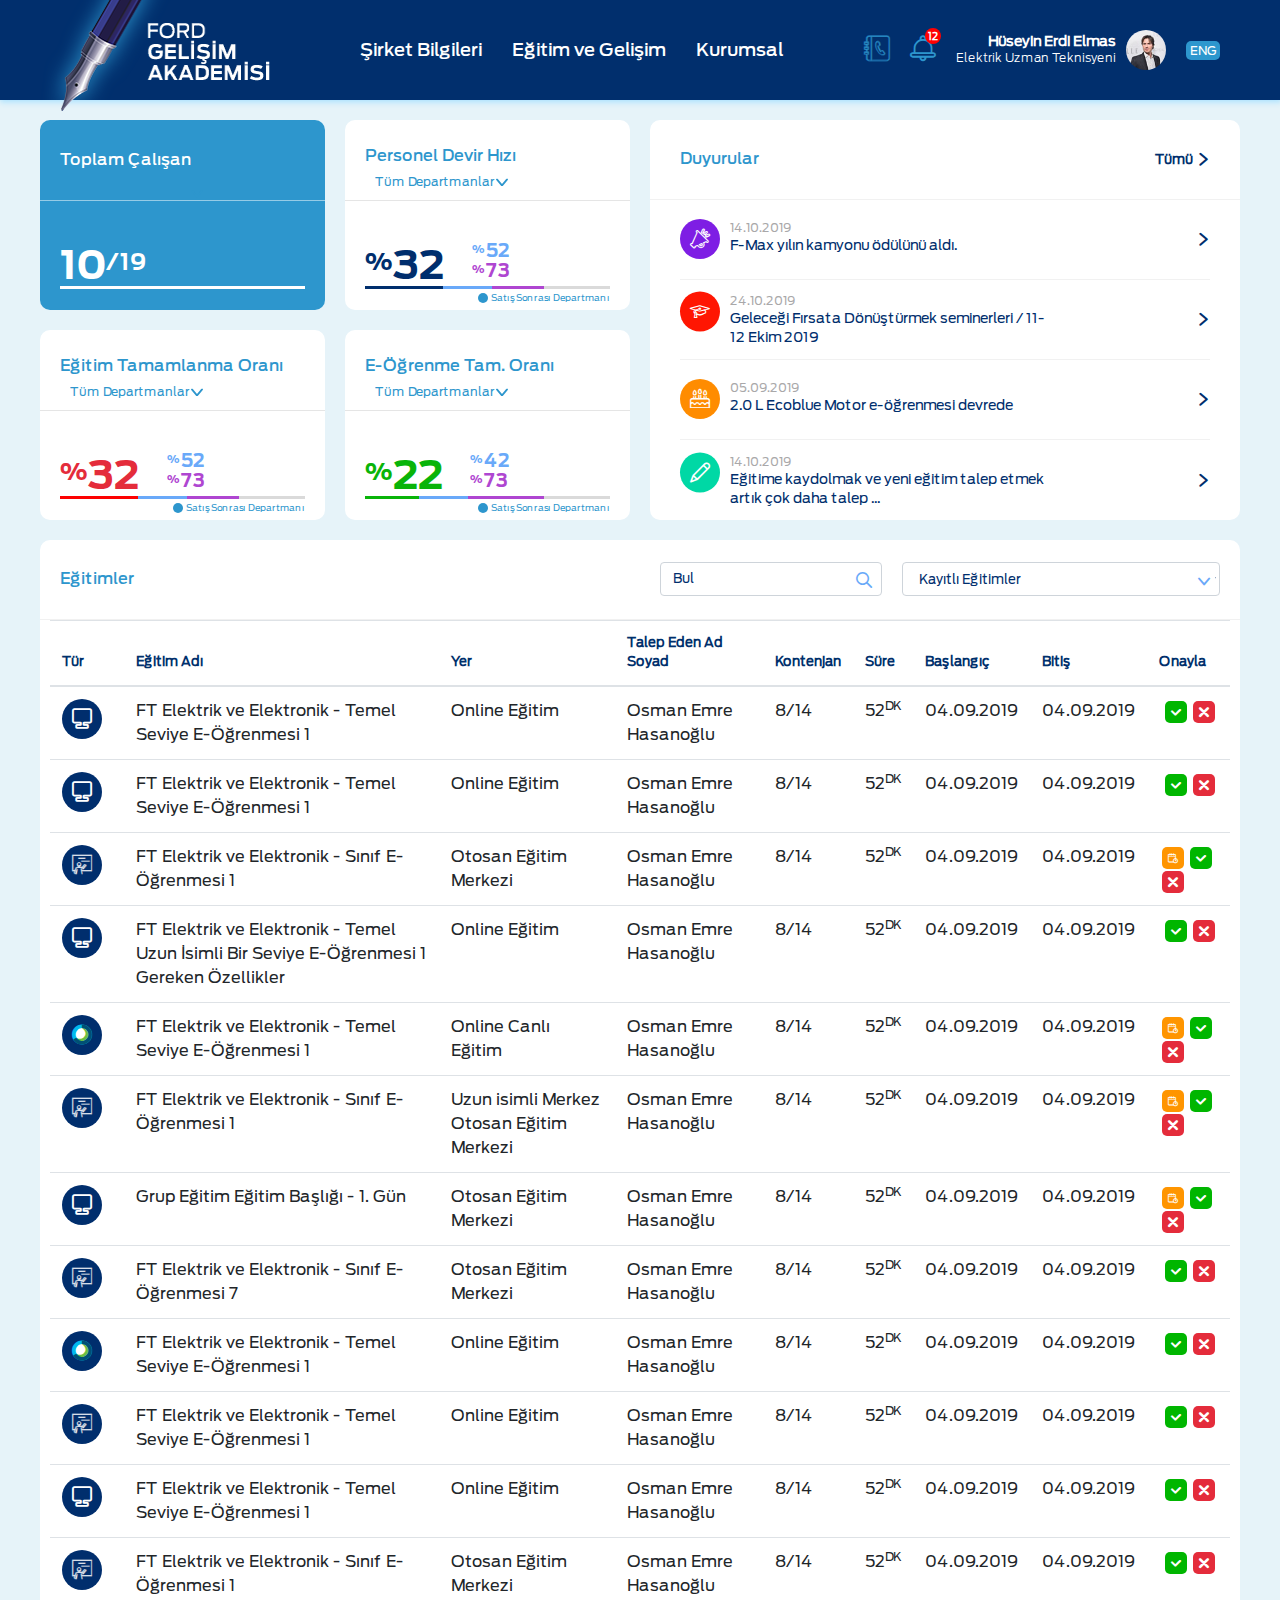
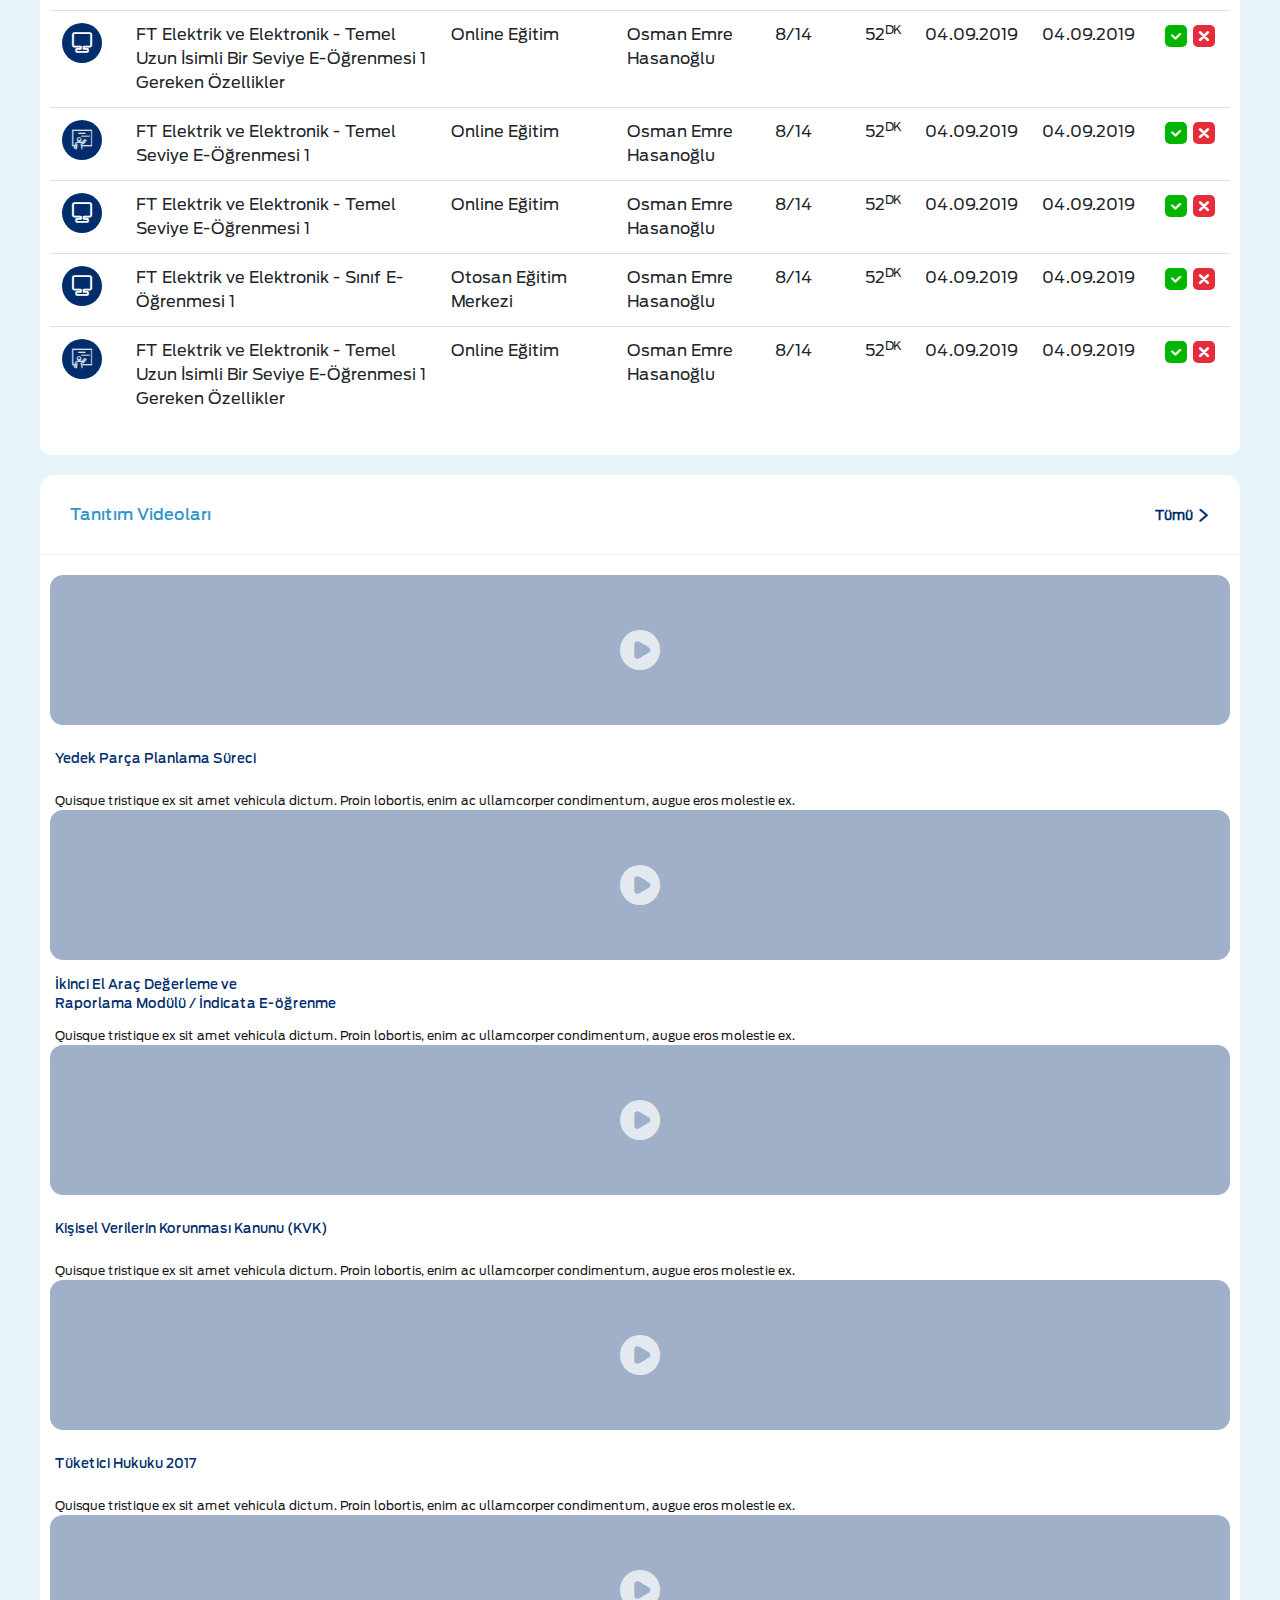
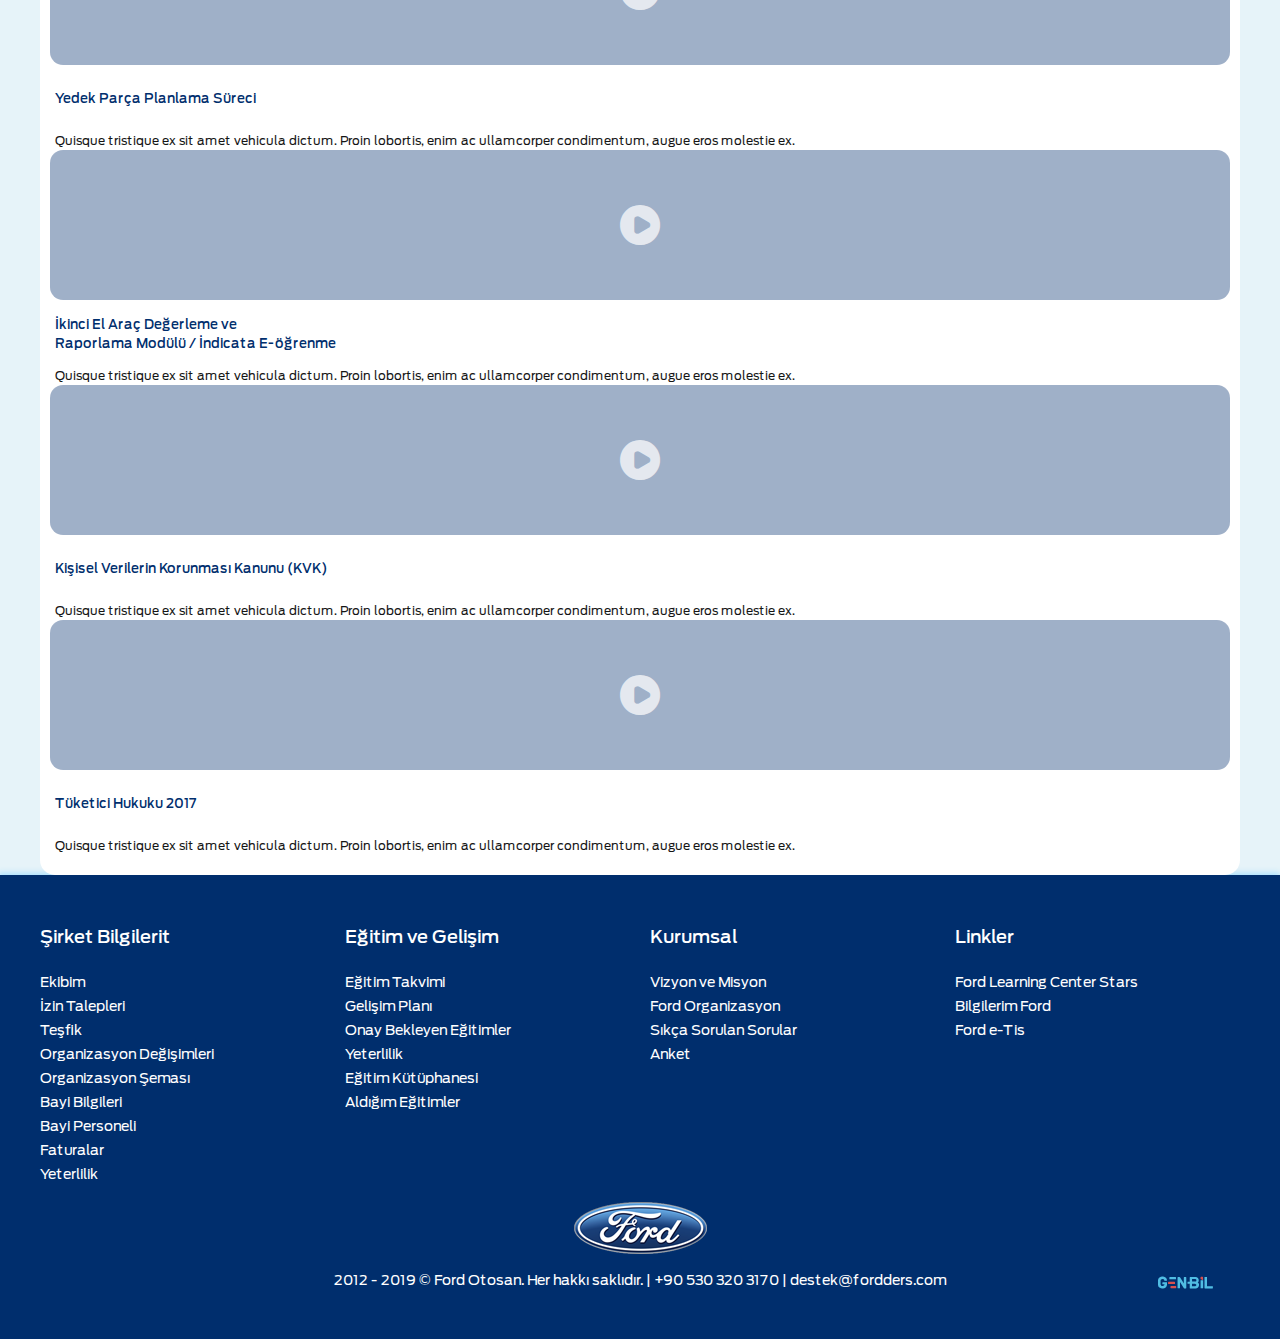
==== yonetim.html @ c9243ebb "init" ====
﻿<!DOCTYPE html>
<html>
<head>
	<title>Ford - Yönetim</title>
	<meta name="viewport" content="width=device-width, initial-scale=1.0">
	<link rel="stylesheet" href="https://cdn.datatables.net/1.10.20/css/dataTables.bootstrap4.min.css">
	<link rel="stylesheet" href="https://cdn.datatables.net/responsive/2.2.3/css/responsive.bootstrap4.min.css">
	<link href="css/style.css" rel="stylesheet">
	<script src="js/jquery-3.4.1.min.js"></script>
</head>
<body>
	<header>
	<div class="container">
		<div class="row align-items-center">
			<div class="col-5 col-sm-12 col-md-3 col-lg-3 logoArea">
				<img src="img/ford-gelisim-akademi-logo.png" class="img-fluid" alt="Ford Gelişim Akademi" style="margin-bottom: -4%;"/>
			</div>
			<div class="col-xs-12 col-sm-12 col-md-5 col-lg-5 d-none d-md-block d-lg-block">
				<ul class="nav">
					<li>
						<a href="#">Şirket Bilgileri</a>
						<ul>
							<li>
								<a href="#">
									<span class="icon-icon-menu-team"></span> Ekibim
								</a>
							</li>
							<li>
								<a href="#">
									<span class="icon-icon-menu-holiday"></span> İzin Talepleri
								</a>
							</li>
							<li>
								<a href="#">
									<span class="icon-icon-menu-promotion"></span> Teşvik
								</a>
							</li>
							<li>
								<a href="#">
									<span class="icon-icon-menu-organisation-chart"></span> Organizasyon Değişimleri
								</a>
							</li>
							<li>
								<a href="#">
									<span class="icon-icon-menu-organisation"></span> Organizasyon Şeması
								</a>
							</li>
							<li>
								<a href="#">
									<span class="icon-icon-menu-distrubuter"></span> Bayi Bilgileri
								</a>
							</li>
							<li>
								<a href="#">
									<span class="icon-icon-menu-general"></span> Bayi Personeli
								</a>
							</li>
							<li>
								<a href="#">
									<span class="icon-icon-menu-bill"></span> Faturalar
								</a>
							</li>
						</ul>
					</li>
					<li>
						<a href="#">Eğitim ve Gelişim</a>
						<ul>
							<li>
								<a href="#">
									<span class="icon-icon-menu-calendar"></span> Eğitim Takvimi
								</a>
							</li>
							<li>
								<a href="#">
									<span class="icon-icon-menu-improvement"></span> Gelişim Planı
								</a>
							</li>
							<li>
								<a href="#">
									<span class="icon-icon-table-approve"></span> Onay Bekleyen Eğitimler
								</a>
							</li>
							<li>
								<a href="#">
									<span class="icon-icon-menu-qualification"></span> Yeterlilik
								</a>
							</li>
							<li>
								<a href="#">
									<span class="icon-icon-menu-library"></span> Eğitim Kütüphanesi
								</a>
							</li>
							<li>
								<a href="#">
									<span class="icon-icon-menu-achived"></span> Aldığım Eğitimler
								</a>
							</li>
						</ul>
					</li>
					<li>
						<a href="#">Kurumsal</a>
						<ul>
							<li>
								<a href="#">
									<span class="icon-icon-menu-vision"></span> Vizyon ve Misyon
								</a>
							</li>
							<li>
								<a href="#">
									<span class="icon-icon-menu-organisation"></span> Ford Organizasyon
								</a>
							</li>
							<li>
								<a href="#">
									<span class="icon-icon-menu-faq"></span> Sıkça Sorulan Sorular
								</a>
							</li>
							<li>
								<a href="#">
									<span class="icon-icon-menu-survey"></span> Anket
								</a>
							</li>
						</ul>
					</li>
				</ul>
			</div>
			<div class="col-7 col-sm-7 col-md-4 col-lg-4">
				<ul class="notif">
					<li><a href="#"><span class="icon-icon-guide"></span></a></li>
					<li class="natificationSubMenu">
						<a href="#">
							<span class="icon-icon-natification"></span>
							<span class="badge badge-pill badge-danger noti-icon-badge">12</span>
						</a>
						<div class="natificationList">
							<div class="natificationTitle">Bildirimler</div>
							<a href="#" class="natification-link">
								<div class="natificationPaddingArea">
									<div class="natificationButton">
										<div class="natificationTextArea">
											<div class="natificationIcon"><span class="icon-icon-training-web"></span></div>
											<div class="natificationInfo">
												<div class="natificationBaslik">Rekabet Eğitimi</div>
												<div class="natificationDesc">Yeni Online Eğitim videosu
													eklenmiştir. </div>
											</div>
										</div>
									</div>
								</div>
							</a>
							<a href="#" class="natification-link">
								<div class="natificationPaddingArea">
									<div class="natificationButton">
										<div class="natificationTextArea">
											<div class="natificationIcon"><span class="icon-icon-table-request"></span></div>
											<div class="natificationInfo">
												<div class="natificationBaslik">Eğitim Talebi</div>
												<div class="natificationDesc">Emre Ayman, FT Elektirik Elektronik
													Online Eğitimi talep etmiştir.</div>
											</div>
										</div>
									</div>
								</div>
							</a>
							<a href="#" class="natification-link duyuru">
								<div class="natificationPaddingArea">
									<div class="natificationButton">
										<div class="natificationTextArea">
											<div class="natificationIcon"><span class="icon-icon-news-announcement"></span></div>
											<div class="natificationInfo">
												<div class="natificationBaslik">Duyuru</div>
												<div class="natificationDesc">2.0 L Ecoblue motor online eğitim
													videosu 15 Eylül’de yayında.</div>
											</div>
										</div>
									</div>
								</div>
							</a>
							<a href="#" class="allnatification-link text-center">
								<div class="allnatification-link-title">Tümünü Göster</div>
							</a>
						</div>
					</li>
					<li class="d-none d-md-block d-lg-block">
						<a href="#">
							<div class="userArea">
								<div class="userInfoArea text-right">
									<div class="userName">Hüseyin Erdi Elmas</div>
									<div class="userTitle">Elektrik Uzman Teknisyeni</div>
								</div>
								<div class="userImgArea">
									<div class="userImg" style="background-image: url('img/user-image.jpg')"></div>
								</div>
							</div>
						</a>
						<ul class="userSubmenu">
							<li>
								<a href="#">
									<span class="icon-icon-menu-personal"></span> Genel Bilgiler
								</a>
							</li>
							<li>
								<a href="#">
									<span class="icon-icon-menu-contact"></span> İletişim Bilgileri
								</a>
							</li>
							<li>
								<a href="#">
									<span class="icon-icon-menu-other"></span> Diğer Bilgiler
								</a>
							</li>
							<li>
								<a href="#">
									<span class="icon-icon-menu-settings"></span> Ayarlar
								</a>
							</li>
							<li>
								<a href="#">
									<span class="icon-icon-menu-password"></span> Şifre Değiştirme
								</a>
							</li>
							<li class="cikisButonu">
								<a href="#">
									<span class="icon-icon-menu-logout"></span> Çıkış
								</a>
							</li>
						</ul>
					</li>
					<li class="lang d-none d-md-block d-lg-block">
						<a href="#">ENG</a>
						<ul>
							<li>
								<a href="#">
									<span class="icon-icon-lang-turkish"><span class="path1"></span><span class="path2"></span><span class="path3"></span></span> Türkçe
								</a>
							</li>
							<li>
								<a href="#">
									<span class="icon-icon-lang-english"><span class="path1"></span><span class="path2"></span><span class="path3"></span><span class="path4"></span><span class="path5"></span><span class="path6"></span><span class="path7"></span><span class="path8"></span><span class="path9"></span><span class="path10"></span><span class="path11"></span><span class="path12"></span><span class="path13"></span><span class="path14"></span><span class="path15"></span><span class="path16"></span><span class="path17"></span><span class="path18"></span></span> English
								</a>
							</li>
							<li>
								<a href="#">
									<span class="icon-icon-lang-francais"><span class="path1"></span><span class="path2"></span><span class="path3"></span></span> Français
								</a>
							</li>
							<li>
								<a href="#">
									<span class="icon-icon-lang-deutsch"><span class="path1"></span><span class="path2"></span><span class="path3"></span></span> Deutsch
								</a>
							</li>
							<li>
								<a href="#">
									<span class="icon-icon-lang-russian"><span class="path1"></span><span class="path2"></span><span class="path3"></span></span> Pусский
								</a>
							</li>
						</ul>
					</li>
					<li>
						<div class="menu-toggle" id="menu-toggle"><i class="fa fa-bars" aria-hidden="true"></i></div>
					</li>
				</ul>
			</div>
		</div>
	</div>
</header>
	<div class="mobilMenu">
	<nav>

		<div class="row">
			<div class="col-md-12">
				<div class="userArea">
					<div class="userImgArea">
						<div class="userImg" style="background-image: url('img/user-image.jpg')"></div>
					</div>
					<div class="userInfoArea">
						<div class="userName">Hüseyin Erdi Elmas</div>
						<div class="userTitle">Elektrik Uzman Teknisyeni</div>
					</div>
				</div>
			</div>
		</div>
		<div class="row">
			<div class="col-md-12 bt-view">
				<div class="duyuru_box" onclick="showMobilMenu('1')">
					<div class="duyuru_baslik" id="duyuru_baslik_1">Profil</div>
					<div class="minus" id="minus_mobilnav1" style="display: none"><span class="icon-icon-table-dropdown"></span></div>
					<div class="minus" id="plus_mobilnav1"><span class="icon-icon-detail"></span></div>
				</div>
			</div>
		</div>
		<div class="row" id="table_mobilnav1" style="display: none;">
			<div class="col-md-12">
				<ul class="submenu">
					<li>
						<a href="#">
							<span class="icon-icon-menu-personal"></span> Genel Bilgiler
						</a>
					</li>
					<li>
						<a href="#">
							<span class="icon-icon-menu-contact"></span> İletişim Bilgileri
						</a>
					</li>
					<li>
						<a href="#">
							<span class="icon-icon-menu-other"></span> Diğer Bilgiler
						</a>
					</li>
					<li>
						<a href="#">
							<span class="icon-icon-menu-settings"></span> Ayarlar
						</a>
					</li>
					<li>
						<a href="#">
							<span class="icon-icon-menu-password"></span> Şifre Değiştirme
						</a>
					</li>
					<li class="cikisButonu">
						<a href="#">
							<span class="icon-icon-menu-logout"></span> Çıkış
						</a>
					</li>
				</ul>
			</div>
		</div>
		<div class="row">
			<div class="col-md-12 bt-view">
				<div class="duyuru_box" onclick="showMobilMenu('2')">
					<div class="duyuru_baslik" id="duyuru_baslik_2">Şirket Bilgileri</div>
					<div class="minus" id="minus_mobilnav2" style="display: none"><span class="icon-icon-table-dropdown"></span></div>
					<div class="minus" id="plus_mobilnav2"><span class="icon-icon-detail"></span></div>
				</div>
			</div>
		</div>
		<div class="row" id="table_mobilnav2" style="display: none;">
			<div class="col-md-12">
				<ul class="submenu">
					<li>
						<a href="#">
							<span class="icon-icon-menu-team"></span> Ekibim
						</a>
					</li>
					<li>
						<a href="#">
							<span class="icon-icon-menu-holiday"></span> İzin Talepleri
						</a>
					</li>
					<li>
						<a href="#">
							<span class="icon-icon-menu-promotion"></span> Teşvik
						</a>
					</li>
					<li>
						<a href="#">
							<span class="icon-icon-menu-organisation-chart"></span> Organizasyon Değişimleri
						</a>
					</li>
					<li>
						<a href="#">
							<span class="icon-icon-menu-organisation"></span> Organizasyon Şeması
						</a>
					</li>
					<li>
						<a href="#">
							<span class="icon-icon-menu-distrubuter"></span> Bayi Bilgileri
						</a>
					</li>
					<li>
						<a href="#">
							<span class="icon-icon-menu-general"></span> Bayi Personeli
						</a>
					</li>
					<li>
						<a href="#">
							<span class="icon-icon-menu-bill"></span> Faturalar
						</a>
					</li>
				</ul>
			</div>
		</div>
		<div class="row">
			<div class="col-md-12 bt-view">
				<div class="duyuru_box" onclick="showMobilMenu('3')">
					<div class="duyuru_baslik" id="duyuru_baslik_3">Eğitim ve Gelişim</div>
					<div class="minus" id="minus_mobilnav3" style="display: none"><span class="icon-icon-table-dropdown"></span></div>
					<div class="minus" id="plus_mobilnav3"><span class="icon-icon-detail"></span></div>
				</div>
			</div>
		</div>
		<div class="row" id="table_mobilnav3" style="display: none;">
			<div class="col-md-12">
				<ul class="submenu">
					<li>
						<a href="#">
							<span class="icon-icon-menu-calendar"></span> Eğitim Takvimi
						</a>
					</li>
					<li>
						<a href="#">
							<span class="icon-icon-menu-improvement"></span> Gelişim Planı
						</a>
					</li>
					<li>
						<a href="#">
							<span class="icon-icon-table-approve"></span> Onay Bekleyen Eğitimler
						</a>
					</li>
					<li>
						<a href="#">
							<span class="icon-icon-menu-qualification"></span> Yeterlilik
						</a>
					</li>
					<li>
						<a href="#">
							<span class="icon-icon-menu-library"></span> Eğitim Kütüphanesi
						</a>
					</li>
					<li>
						<a href="#">
							<span class="icon-icon-menu-achived"></span> Aldığım Eğitimler
						</a>
					</li>
				</ul>
			</div>
		</div>
		<div class="row">
			<div class="col-md-12 bt-view">
				<div class="duyuru_box" onclick="showMobilMenu('4')">
					<div class="duyuru_baslik" id="duyuru_baslik_4">Kurumsal</div>
					<div class="minus" id="minus_mobilnav4" style="display: none"><span class="icon-icon-table-dropdown"></span></div>
					<div class="minus" id="plus_mobilnav4"><span class="icon-icon-detail"></span></div>
				</div>
			</div>
		</div>
		<div class="row" id="table_mobilnav4" style="display: none;">
			<div class="col-md-12">
				<ul class="submenu">
					<li>
						<a href="#">
							<span class="icon-icon-menu-vision"></span> Vizyon ve Misyon
						</a>
					</li>
					<li>
						<a href="#">
							<span class="icon-icon-menu-organisation"></span> Ford Organizasyon
						</a>
					</li>
					<li>
						<a href="#">
							<span class="icon-icon-menu-faq"></span> Sıkça Sorulan Sorular
						</a>
					</li>
					<li>
						<a href="#">
							<span class="icon-icon-menu-survey"></span> Anket
						</a>
					</li>
				</ul>
			</div>
		</div>
		<div class="row">
			<div class="col-md-12 bt-view">
				<div class="duyuru_box" onclick="showMobilMenu('5')">
					<div class="duyuru_baslik" id="duyuru_baslik_5">Dil Seçimi</div>
					<div class="minus" id="minus_mobilnav5" style="display: none"><span class="icon-icon-table-dropdown"></span></div>
					<div class="minus" id="plus_mobilnav5"><span class="icon-icon-detail"></span></div>
				</div>
			</div>
		</div>
		<div class="row" id="table_mobilnav5" style="display: none;">
			<div class="col-md-12">
				<ul class="submenu langMenu">
					<li>
						<a href="#">
							<span class="icon-icon-lang-turkish"><span class="path1"></span><span class="path2"></span><span class="path3"></span></span> Türkçe
						</a>
					</li>
					<li>
						<a href="#">
							<span class="icon-icon-lang-english"><span class="path1"></span><span class="path2"></span><span class="path3"></span><span class="path4"></span><span class="path5"></span><span class="path6"></span><span class="path7"></span><span class="path8"></span><span class="path9"></span><span class="path10"></span><span class="path11"></span><span class="path12"></span><span class="path13"></span><span class="path14"></span><span class="path15"></span><span class="path16"></span><span class="path17"></span><span class="path18"></span></span> English
						</a>
					</li>
					<li>
						<a href="#">
							<span class="icon-icon-lang-francais"><span class="path1"></span><span class="path2"></span><span class="path3"></span></span> Français
						</a>
					</li>
					<li>
						<a href="#">
							<span class="icon-icon-lang-deutsch"><span class="path1"></span><span class="path2"></span><span class="path3"></span></span> Deutsch
						</a>
					</li>
					<li>
						<a href="#">
							<span class="icon-icon-lang-russian"><span class="path1"></span><span class="path2"></span><span class="path3"></span></span> Pусский
						</a>
					</li>
				</ul>
			</div>
		</div>
	</nav>
</div>
	<section class="infoArea">
		<div class="container">
			<div class="row">
				<div class="col-xs-12 col-sm-12 col-md-12 col-lg-3">
					<div class="row">
						<div class="col-xs-12 col-sm-12 col-md-12 col-lg-12 mt-4">
							<div class="bayiToplamCalisan">
								<div class="dashboardHeader">
									<div class="dashboardHeaderContent">
										<div class="calisanBaslik" style="height: 40px;line-height: 40px;">Toplam Çalışan</div>
										<div class="departmanSecimAlani">
											<select class="form-control departmanSecimiYap" id="departmanSecimiYap_4" onchange="getGrapich(4)">
												<option value="all">Tüm Departmanlar</option>
												<option value="satis">Satış</option>
												<option value="diger">Diğer</option>
											</select>
										</div>
									</div>
								</div>
								<hr />
								<div class="calisanSayisiAlani">
									<div class="calisanSayisi">10<sup>/19</sup></div>
									<div id="totalEmpChart_4" class="chartGraphic" data-percent1="10" data-percent2="19"></div>
									<div class="clearfix"></div>
									<div class="borderBottomGraphicBg" style="background: white;"></div>
								</div>
							</div>
						</div>
						<div class="col-xs-12 col-sm-12 col-md-12 col-lg-12 mt-4">
							<div class="egitimTamamlanmaOrani">
								<div class="dashboardHeader">
									<div class="dashboardHeaderContent">
										<div class="egitimBaslik">Eğitim Tamamlanma Oranı</div>
										<div class="departmanSecimAlani">
											<select class="form-control departmanSecimiYap" id="departmanSecimiYap_1" onchange="getGrapichAdminETO(1)">
												<option value="all">Tüm Departmanlar</option>
												<option value="satis">Satış</option>
												<option value="diger">Diğer</option>
											</select>
										</div>
									</div>
								</div>
								<hr />								
								<div class="tamamlananEgitimAlani tumDepartmanlarETO">
									<div class="egitimSayisi td"><sup>%</sup>32</div>
									<div id="tripleChartBuild_1" class="chartGraphic" data-percent1="32" data-percent2="52" data-percent3="73"></div>
									<div class="satisSonrasiOrani">									
										<div class="axis2range" style="color: #69a9f9;"><sup>%</sup>52</div>
										<div class="axis2range" style="color: #af46d1 ;"><sup>%</sup>73</div>
									</div>
									<div class="clearfix"></div>
									<div class="borderBottomGraphicBg"></div>
									<div class="borderBottomGraphicValue" style="height: 3px;width: 32%;background: #fd0101;z-index: 10;position: absolute;"></div>
									<div class="borderBottomGraphicValue2" style="height: 3px;width: 52%;background: #69a9f9;z-index: 9;position: absolute;"></div>
									<div class="borderBottomGraphicValue3" style="height: 3px;width: 73%;background: #af46d1;z-index: 8;position: absolute;"></div>
									<ul class="infoText">
										<li>Satış Sonrası Departmanı</li>
									</ul>
								</div>
								<div class="tamamlananEgitimAlani satisDepartmaniETO" style="display: none;">
									<div class="egitimSayisi"><sup>%</sup>42</div>
									<div id="tripleChartBuild2_1" class="chartGraphic" data-percent1="42" data-percent2="62" data-percent3="83"></div>
									<div class="satisSonrasiOrani">
										<div class="axis2range" style="color: #69a9f9;"><sup>%</sup>62</div>
										<div class="axis2range" style="color: #af46d1 ;"><sup>%</sup>83</div>
									</div>
									<div class="clearfix"></div>
									<div class="borderBottomGraphicBg"></div>
									<div class="borderBottomGraphicValue" style="height: 3px;width: 42%;background: #fd0101;z-index: 10;position: absolute;"></div>
									<div class="borderBottomGraphicValue2" style="height: 3px;width: 62%;background: #69a9f9;z-index: 9;position: absolute;"></div>
									<div class="borderBottomGraphicValue3" style="height: 3px;width: 83%;background: #af46d1;z-index: 8;position: absolute;"></div>
									<ul class="infoText">
										<li>Satış Sonrası Departmanı</li>
									</ul>
								</div>
								<div class="tamamlananEgitimAlani digerDepartmaniETO" style="display: none;">
									<div class="egitimSayisi"><sup>%</sup>52</div>
									<div id="tripleChartBuild3_1" class="chartGraphic" data-percent1="52" data-percent2="72" data-percent3="93"></div>
									<div class="satisSonrasiOrani">
										<div class="axis2range" style="color: #69a9f9;"><sup>%</sup>72</div>
										<div class="axis2range" style="color: #af46d1 ;"><sup>%</sup>93</div>
									</div>
									<div class="clearfix"></div>
									<div class="borderBottomGraphicBg"></div>
									<div class="borderBottomGraphicValue" style="height: 3px;width: 32%;background: #fd0101;z-index: 10;position: absolute;"></div>
									<div class="borderBottomGraphicValue2" style="height: 3px;width: 52%;background: #69a9f9;z-index: 9;position: absolute;"></div>
									<div class="borderBottomGraphicValue3" style="height: 3px;width: 73%;background: #af46d1;z-index: 8;position: absolute;"></div>
									<ul class="infoText">
										<li>Satış Sonrası Departmanı</li>
									</ul>
								</div>
							</div>
						</div>
					</div>
				</div>
				<div class="col-xs-12 col-sm-12 col-md-12 col-lg-3">
					<div class="row">
						<div class="col-xs-12 col-sm-12 col-md-12 col-lg-12 mt-4">
							<div class="egitimTamamlanmaOrani">
								<div class="dashboardHeader">
									<div class="dashboardHeaderContent">
										<div class="egitimBaslik">Personel Devir Hızı</div>
										<div class="departmanSecimAlani">
											<select class="form-control departmanSecimiYap" id="departmanSecimiYapPDH_1" onchange="getGrapichAdminPDH(1)">
												<option value="all">Tüm Departmanlar</option>
												<option value="satis">Satış</option>
												<option value="diger">Diğer</option>
											</select>
										</div>
									</div>
								</div>
								<hr />
								<div class="tamamlananEgitimAlani tumDepartmanlarPDH">
									<div class="egitimSayisi" style="color:#002e6d;"><sup>%</sup>32</div>
									<div id="tripleChartBuildPDH_1" class="chartGraphic" data-percent1="32" data-percent2="52" data-percent3="73"></div>
									<div class="satisSonrasiOrani">
										<div class="axis2range" style="color: #69a9f9;"><sup>%</sup>52</div>
										<div class="axis2range" style="color: #af46d1 ;"><sup>%</sup>73</div>
									</div>
									<div class="clearfix"></div>
									<div class="borderBottomGraphicBg"></div>
									<div class="borderBottomGraphicValue" style="height: 3px;width: 32%;background: #002e6d;z-index: 10;position: absolute;"></div>
									<div class="borderBottomGraphicValue2" style="height: 3px;width: 52%;background: #69a9f9;z-index: 9;position: absolute;"></div>
									<div class="borderBottomGraphicValue3" style="height: 3px;width: 73%;background: #af46d1;z-index: 8;position: absolute;"></div>
									<ul class="infoText">
										<li>Satış Sonrası Departmanı</li>
									</ul>
								</div>
								<div class="tamamlananEgitimAlani satisDepartmaniPDH" style="display: none;">
									<div class="egitimSayisi" style="color:#002e6d;"><sup>%</sup>52</div>
									<div id="tripleChartBuildPDH2_1" class="chartGraphic" data-percent1="52" data-percent2="72" data-percent3="93"></div>
									<div class="satisSonrasiOrani">
										<div class="axis2range" style="color: #69a9f9;"><sup>%</sup>72</div>
										<div class="axis2range" style="color: #af46d1 ;"><sup>%</sup>93</div>
									</div>
									<div class="clearfix"></div>
									<div class="borderBottomGraphicBg"></div>
									<div class="borderBottomGraphicValue" style="height: 3px;width: 52%;background: #002e6d;z-index: 10;position: absolute;"></div>
									<div class="borderBottomGraphicValue2" style="height: 3px;width: 72%;background: #69a9f9;z-index: 9;position: absolute;"></div>
									<div class="borderBottomGraphicValue3" style="height: 3px;width: 93%;background: #af46d1;z-index: 8;position: absolute;"></div>
									<ul class="infoText">
										<li>Satış Sonrası Departmanı</li>
									</ul>
								</div>
								<div class="tamamlananEgitimAlani digerDepartmaniPDH" style="display: none;">
									<div class="egitimSayisi" style="color:#002e6d;"><sup>%</sup>12</div>
									<div id="tripleChartBuildPDH3_1" class="chartGraphic" data-percent1="12" data-percent2="32" data-percent3="53"></div>
									<div class="satisSonrasiOrani">
										<div class="axis2range" style="color: #69a9f9;"><sup>%</sup>32</div>
										<div class="axis2range" style="color: #af46d1 ;"><sup>%</sup>53</div>
									</div>
									<div class="clearfix"></div>
									<div class="borderBottomGraphicBg"></div>
									<div class="borderBottomGraphicValue" style="height: 3px;width: 12%;background: #002e6d;z-index: 10;position: absolute;"></div>
									<div class="borderBottomGraphicValue2" style="height: 3px;width: 32%;background: #69a9f9;z-index: 9;position: absolute;"></div>
									<div class="borderBottomGraphicValue3" style="height: 3px;width: 53%;background: #af46d1;z-index: 8;position: absolute;"></div>
									<ul class="infoText">
										<li>Satış Sonrası Departmanı</li>
									</ul>
								</div>
							</div>
						</div>
						<div class="col-xs-12 col-sm-12 col-md-12 col-lg-12 mt-4">
							<div class="egitimTamamlanmaOrani">
								<div class="dashboardHeader">
									<div class="dashboardHeaderContent">
										<div class="egitimBaslik">E-Öğrenme Tam. Oranı</div>
										<div class="departmanSecimAlani">
											<select class="form-control departmanSecimiYap" id="departmanSecimiYapEOTO_1" onchange="getGrapichAdminEOTO(1)">
												<option value="all">Tüm Departmanlar</option>
												<option value="satis">Satış</option>
												<option value="diger">Diğer</option>
											</select>
										</div>
									</div>
								</div>
								<hr />
								<div class="tamamlananEgitimAlani tumDepartmanlarEOTO">
									<div class="egitimSayisi" style="color:#09b409;"><sup>%</sup>22</div>
									<div id="tripleChartBuildETO_1" class="chartGraphic" data-percent1="22" data-percent2="42" data-percent3="73"></div>
									<div class="satisSonrasiOrani">
										<div class="axis2range" style="color: #69a9f9;"><sup>%</sup>42</div>
										<div class="axis2range" style="color: #af46d1 ;"><sup>%</sup>73</div>
									</div>
									<div class="clearfix"></div>
									<div class="borderBottomGraphicBg"></div>
									<div class="borderBottomGraphicValue" style="height: 3px;width: 22%;background: #09b409;z-index: 10;position: absolute;"></div>
									<div class="borderBottomGraphicValue2" style="height: 3px;width: 42%;background: #69a9f9;z-index: 9;position: absolute;"></div>
									<div class="borderBottomGraphicValue3" style="height: 3px;width: 73%;background: #af46d1;z-index: 8;position: absolute;"></div>
									<ul class="infoText">
										<li>Satış Sonrası Departmanı</li>
									</ul>
								</div>
								<div class="tamamlananEgitimAlani satisDepartmaniEOTO" style="display: none;">
									<div class="egitimSayisi" style="color:#09b409;"><sup>%</sup>32</div>
									<div id="tripleChartBuildETO2_1" class="chartGraphic" data-percent1="32" data-percent2="42" data-percent3="73"></div>
									<div class="satisSonrasiOrani">
										<div class="axis2range" style="color: #69a9f9;"><sup>%</sup>42</div>
										<div class="axis2range" style="color: #af46d1 ;"><sup>%</sup>73</div>
									</div>
									<div class="clearfix"></div>
									<div class="borderBottomGraphicBg"></div>
									<div class="borderBottomGraphicValue" style="height: 3px;width: 32%;background: #09b409;z-index: 10;position: absolute;"></div>
									<div class="borderBottomGraphicValue2" style="height: 3px;width: 42%;background: #69a9f9;z-index: 9;position: absolute;"></div>
									<div class="borderBottomGraphicValue3" style="height: 3px;width: 73%;background: #af46d1;z-index: 8;position: absolute;"></div>
									<ul class="infoText">
										<li>Satış Sonrası Departmanı</li>
									</ul>
								</div>
								<div class="tamamlananEgitimAlani digerDepartmaniEOTO" style="display: none;">
									<div class="egitimSayisi" style="color:#09b409;"><sup>%</sup>12</div>
									<div id="tripleChartBuildETO3_1" class="chartGraphic" data-percent1="12" data-percent2="42" data-percent3="73"></div>
									<div class="satisSonrasiOrani">
										<div class="axis2range" style="color: #69a9f9;"><sup>%</sup>42</div>
										<div class="axis2range" style="color: #af46d1 ;"><sup>%</sup>73</div>
									</div>
									<div class="clearfix"></div>
									<div class="borderBottomGraphicBg"></div>
									<div class="borderBottomGraphicValue" style="height: 3px;width: 12%;background: #09b409;z-index: 10;position: absolute;"></div>
									<div class="borderBottomGraphicValue2" style="height: 3px;width: 42%;background: #69a9f9;z-index: 9;position: absolute;"></div>
									<div class="borderBottomGraphicValue3" style="height: 3px;width: 73%;background: #af46d1;z-index: 8;position: absolute;"></div>
									<ul class="infoText">
										<li>Satış Sonrası Departmanı</li>
									</ul>
								</div>
							</div>
						</div>
					</div>
				</div>
				<div class="col-xs-12 col-sm-12 col-md-12 col-lg-6 mt-4">
					<a href="#" class="duyuru-link">
						<div class="duyuruButton">
							<div class="duyuruTextArea">
								<div class="duyuruInfo">
									<div class="duyuruAnaBaslik">Duyurular</div>
								</div>
							</div>
							<div class="arrow">
								<div class="tumDuyurular">Tümü</div>
								<span class="icon-icon-detail"></span>
							</div>
						</div>
					</a>
					<a href="#" class="duyuru-link">
						<div class="duyuruPaddingArea">
							<div class="duyuruButton">
								<div class="duyuruTextArea">
									<div class="duyuruIcon"><span class="icon-icon-news-announcement"></span></div>
									<div class="duyuruInfo">
										<div class="duyuruTarih">14.10.2019</div>
										<div class="duyuruBaslik">F-Max yılın kamyonu ödülünü aldı.</div>
									</div>
								</div>
								<div class="arrow"><span class="icon-icon-detail"></span></div>
							</div>
						</div>
					</a>
					<a href="#" class="duyuru-link">
						<div class="duyuruPaddingArea">
							<div class="duyuruButton">
								<div class="duyuruTextArea">
									<div class="duyuruIcon"><span class="icon-icon-news-seminar"></span></div>
									<div class="duyuruInfo">
										<div class="duyuruTarih">24.10.2019</div>
										<div class="duyuruBaslik">Geleceği Fırsata Dönüştürmek seminerleri / 11-12 Ekim 2019</div>
									</div>
								</div>
								<div class="arrow"><span class="icon-icon-detail"></span></div>
							</div>
						</div>
					</a>
					<a href="#" class="duyuru-link">
						<div class="duyuruPaddingArea">
							<div class="duyuruButton">
								<div class="duyuruTextArea">
									<div class="duyuruIcon"><span class="icon-icon-news-birthday"></span></div>
									<div class="duyuruInfo">
										<div class="duyuruTarih">05.09.2019</div>
										<div class="duyuruBaslik">2.0 L Ecoblue Motor e-öğrenmesi devrede</div>
									</div>
								</div>
								<div class="arrow"><span class="icon-icon-detail"></span></div>
							</div>
						</div>
					</a>
					<a href="#" class="duyuru-link">
						<div class="duyuruPaddingArea">
							<div class="duyuruButton">
								<div class="duyuruTextArea">
									<div class="duyuruIcon"><span class="icon-icon-news-training"></span></div>
									<div class="duyuruInfo">
										<div class="duyuruTarih">14.10.2019</div>
										<div class="duyuruBaslik">Eğitime kaydolmak ve yeni eğitim talep etmek artık çok daha talep ...</div>
									</div>
								</div>
								<div class="arrow"><span class="icon-icon-detail"></span></div>
							</div>
						</div>
					</a>
				</div>
			</div>
		</div>
	</section>
	<section class="tableArea mt-4">
		<div class="container my-3">
			<div class="row align-items-center py-3 eduTitleArea">
				<div class="col-xs-12 col-sm-12 col-md-4 col-lg-4 eduTitleTextArea">
					<div class="egitimlerBaslik">Eğitimler</div>
				</div>
				<div class="col-xs-12 col-sm-12 col-md-6 offset-md-2 col-lg-6 offset-md-2">
					<div class="row">
						<div class="col-xs-12 col-sm-12 col-md-5 col-lg-5">
							<div class="inner-addon right-addon">
								<span class="icon-icon-table-search"></span>
					          	<input type="text" name="tableSearch" id="tableSearch" class="form-control" placeholder="Bul" />
					        </div>
						</div>
						<div class="col-xs-12 col-sm-12 col-md-7 col-lg-7">
							<select class="form-control" id="tableCategory">
						      <option>Kayıtlı Eğitimler</option>
						      <option>Onay Bekleyen Eğitimler</option>
						      <option>Tamamlanması Gereken Eğitimler</option>
						    </select>
							<span class="icon-icon-table-dropdown"></span>
						</div>
					</div>
				</div>
			</div>
			<div class="row pb-3">
				<div class="col-xs-12 col-sm-12 col-md-12 col-lg-12">
					<table class="table display responsive" id="dataTableYonetici">
						<thead>
							<tr>
								<th class="all"><div class="tableTitle">Tür</div></th>
								<th class="min-phone-l"><div class="tableTitle">Eğitim Adı</div></th>
								<th class="desktop"><div class="tableTitle">Yer</div></th>
								<th class="desktop"><div class="tableTitle">Talep Eden Ad Soyad</div></th>
								<th class="desktop"><div class="tableTitle">Kontenjan</div></th>
								<th class="desktop"><div class="tableTitle">Süre</div></th>
								<th class="desktop"><div class="tableTitle">Başlangıç</div></th>
								<th class="desktop"><div class="tableTitle">Bitiş</div></th>
								<th class="desktop"><div class="tableTitle">Onayla</div></th>
							</tr>
						</thead>
						<tbody>
							<tr>
								<td><span class="icon-icon-training-web"></span></td>
								<td>FT Elektrik ve Elektronik - Temel Seviye E-Öğrenmesi 1</td>
								<td>Online Eğitim</td>
								<td>Osman Emre Hasanoğlu</td>
								<td>8/14</td>
								<td>52<sup>DK</sup></td>
								<td>04.09.2019</td>
								<td>04.09.2019</td>
								<td>
									<ul class="controlButton">
										<li><a href="#"><span class="icon-icon-table-okay"></span></a></li>
										<li><a href="#"><span class="icon-icon-table-decline"></span></a></li>
									</ul>
								</td>
							</tr>
							<tr>
								<td><span class="icon-icon-training-web"></span></td>
								<td>FT Elektrik ve Elektronik - Temel Seviye E-Öğrenmesi 1</td>
								<td>Online Eğitim</td>
								<td>Osman Emre Hasanoğlu</td>
								<td>8/14</td>
								<td>52<sup>DK</sup></td>
								<td>04.09.2019</td>
								<td>04.09.2019</td>
								<td>
									<ul class="controlButton">
										<li><a href="#"><span class="icon-icon-table-okay"></span></a></li>
										<li><a href="#"><span class="icon-icon-table-decline"></span></a></li>
									</ul>
								</td>
							</tr>
							<tr>
								<td><span class="icon-icon-training-class"></span></td>
								<td>FT Elektrik ve Elektronik - Sınıf E-Öğrenmesi 1</td>
								<td>Otosan Eğitim Merkezi</td>
								<td>Osman Emre Hasanoğlu</td>
								<td>8/14</td>
								<td>52<sup>DK</sup></td>
								<td>04.09.2019</td>
								<td>04.09.2019</td>
								<td>
									<ul class="controlButton">
										<li><a href="#"><span class="icon-icon-table-calendar"></span></a></li>
										<li><a href="#"><span class="icon-icon-table-okay"></span></a></li>
										<li><a href="#"><span class="icon-icon-table-decline"></span></a></li>
									</ul>
								</td>
							</tr>
							<tr>
								<td><span class="icon-icon-training-web"></span></td>
								<td>FT Elektrik ve Elektronik - Temel Uzun İsimli Bir Seviye
									E-Öğrenmesi 1 Gereken Özellikler
								</td>
								<td>Online Eğitim</td>
								<td>Osman Emre Hasanoğlu</td>
								<td>8/14</td>
								<td>52<sup>DK</sup></td>
								<td>04.09.2019</td>
								<td>04.09.2019</td>
								<td>
									<ul class="controlButton">
										<li><a href="#"><span class="icon-icon-table-okay"></span></a></li>
										<li><a href="#"><span class="icon-icon-table-decline"></span></a></li>
									</ul>
								</td>
							</tr>
							<tr>
								<td><span class="icon-icon-table-online"><span class="path1"></span><span class="path2"></span><span class="path3"></span><span class="path4"></span></span></td>
								<td>FT Elektrik ve Elektronik - Temel Seviye E-Öğrenmesi 1</td>
								<td>Online Canlı Eğitim</td>
								<td>Osman Emre Hasanoğlu</td>
								<td>8/14</td>
								<td>52<sup>DK</sup></td>
								<td>04.09.2019</td>
								<td>04.09.2019</td>
								<td>
									<ul class="controlButton">
										<li><a href="#"><span class="icon-icon-table-calendar"></span></a></li>
										<li><a href="#"><span class="icon-icon-table-okay"></span></a></li>
										<li><a href="#"><span class="icon-icon-table-decline"></span></a></li>
									</ul>
								</td>
							</tr>
							<tr class="grupEgitim" onclick="showGrup('1')">
								<td><span class="icon-icon-training-class"></span></td>
								<td>FT Elektrik ve Elektronik - Sınıf E-Öğrenmesi 1</td>
								<td>Uzun isimli Merkez
									Otosan Eğitim Merkezi</td>
								<td>Osman Emre Hasanoğlu</td>
								<td>8/14</td>
								<td>52<sup>DK</sup></td>
								<td>04.09.2019</td>
								<td>04.09.2019</td>
								<td>
									<ul class="controlButton">
										<li><a href="#"><span class="icon-icon-table-calendar"></span></a></li>
										<li><a href="#"><span class="icon-icon-table-okay"></span></a></li>
										<li><a href="#"><span class="icon-icon-table-decline"></span></a></li>
									</ul>
								</td>
							</tr>
							<tr>
								<td><span class="icon-icon-training-web"></span></td>
								<td>Grup Eğitim Eğitim Başlığı - 1. Gün	</td>
								<td>Otosan Eğitim Merkezi</td>
								<td>Osman Emre Hasanoğlu</td>
								<td>8/14</td>
								<td>52<sup>DK</sup></td>
								<td>04.09.2019</td>
								<td>04.09.2019</td>
								<td>
									<ul class="controlButton">
										<li><a href="#"><span class="icon-icon-table-calendar"></span></a></li>
										<li><a href="#"><span class="icon-icon-table-okay"></span></a></li>
										<li><a href="#"><span class="icon-icon-table-decline"></span></a></li>
									</ul>
								</td>
							</tr>
							<tr>
								<td><span class="icon-icon-training-class"></span></td>
								<td>FT Elektrik ve Elektronik - Sınıf E-Öğrenmesi 7</td>
								<td>Otosan Eğitim Merkezi</td>
								<td>Osman Emre Hasanoğlu</td>
								<td>8/14</td>
								<td>52<sup>DK</sup></td>
								<td>04.09.2019</td>
								<td>04.09.2019</td>
								<td>
									<ul class="controlButton">
										<li><a href="#"><span class="icon-icon-table-okay"></span></a></li>
										<li><a href="#"><span class="icon-icon-table-decline"></span></a></li>
									</ul>
								</td>
							</tr>
							<tr>
								<td><span class="icon-icon-table-online"><span class="path1"></span><span class="path2"></span><span class="path3"></span><span class="path4"></span></span></td>
								<td>FT Elektrik ve Elektronik - Temel Seviye E-Öğrenmesi 1</td>
								<td>Online Eğitim</td>
								<td>Osman Emre Hasanoğlu</td>
								<td>8/14</td>
								<td>52<sup>DK</sup></td>
								<td>04.09.2019</td>
								<td>04.09.2019</td>
								<td>
									<ul class="controlButton">
										<li><a href="#"><span class="icon-icon-table-okay"></span></a></li>
										<li><a href="#"><span class="icon-icon-table-decline"></span></a></li>
									</ul>
								</td>
							</tr>
							<tr>
								<td><span class="icon-icon-training-class"></span></td>
								<td>FT Elektrik ve Elektronik - Temel Seviye E-Öğrenmesi 1</td>
								<td>Online Eğitim</td>
								<td>Osman Emre Hasanoğlu</td>
								<td>8/14</td>
								<td>52<sup>DK</sup></td>
								<td>04.09.2019</td>
								<td>04.09.2019</td>
								<td>
									<ul class="controlButton">
										<li><a href="#"><span class="icon-icon-table-okay"></span></a></li>
										<li><a href="#"><span class="icon-icon-table-decline"></span></a></li>
									</ul>
								</td>
							</tr>
							<tr>
								<td><span class="icon-icon-training-web"></span></td>
								<td>FT Elektrik ve Elektronik - Temel Seviye E-Öğrenmesi 1</td>
								<td>Online Eğitim</td>
								<td>Osman Emre Hasanoğlu</td>
								<td>8/14</td>
								<td>52<sup>DK</sup></td>
								<td>04.09.2019</td>
								<td>04.09.2019</td>
								<td>
									<ul class="controlButton">
										<li><a href="#"><span class="icon-icon-table-okay"></span></a></li>
										<li><a href="#"><span class="icon-icon-table-decline"></span></a></li>
									</ul>
								</td>
							</tr>
							<tr>
								<td><span class="icon-icon-training-class"></span></td>
								<td>FT Elektrik ve Elektronik - Sınıf E-Öğrenmesi 1</td>
								<td>Otosan Eğitim Merkezi</td>
								<td>Osman Emre Hasanoğlu</td>
								<td>8/14</td>
								<td>52<sup>DK</sup></td>
								<td>04.09.2019</td>
								<td>04.09.2019</td>
								<td>
									<ul class="controlButton">
										<li><a href="#"><span class="icon-icon-table-okay"></span></a></li>
										<li><a href="#"><span class="icon-icon-table-decline"></span></a></li>
									</ul>
								</td>
							</tr>
							<tr>
								<td><span class="icon-icon-training-web"></span></td>
								<td>FT Elektrik ve Elektronik - Temel Uzun İsimli Bir Seviye
									E-Öğrenmesi 1 Gereken Özellikler
								</td>
								<td>Online Eğitim</td>
								<td>Osman Emre Hasanoğlu</td>
								<td>8/14</td>
								<td>52<sup>DK</sup></td>
								<td>04.09.2019</td>
								<td>04.09.2019</td>
								<td>
									<ul class="controlButton">
										<li><a href="#"><span class="icon-icon-table-okay"></span></a></li>
										<li><a href="#"><span class="icon-icon-table-decline"></span></a></li>
									</ul>
								</td>
							</tr>
							<tr>
								<td><span class="icon-icon-training-class"></span></td>
								<td>FT Elektrik ve Elektronik - Temel Seviye E-Öğrenmesi 1</td>
								<td>Online Eğitim</td>
								<td>Osman Emre Hasanoğlu</td>
								<td>8/14</td>
								<td>52<sup>DK</sup></td>
								<td>04.09.2019</td>
								<td>04.09.2019</td>
								<td>
									<ul class="controlButton">
										<li><a href="#"><span class="icon-icon-table-okay"></span></a></li>
										<li><a href="#"><span class="icon-icon-table-decline"></span></a></li>
									</ul>
								</td>
							</tr>
							<tr>
								<td><span class="icon-icon-training-web"></span></td>
								<td>FT Elektrik ve Elektronik - Temel Seviye E-Öğrenmesi 1</td>
								<td>Online Eğitim</td>
								<td>Osman Emre Hasanoğlu</td>
								<td>8/14</td>
								<td>52<sup>DK</sup></td>
								<td>04.09.2019</td>
								<td>04.09.2019</td>
								<td>
									<ul class="controlButton">
										<li><a href="#"><span class="icon-icon-table-okay"></span></a></li>
										<li><a href="#"><span class="icon-icon-table-decline"></span></a></li>
									</ul>
								</td>
							</tr>
							<tr>
								<td><span class="icon-icon-training-web"></span></td>
								<td>FT Elektrik ve Elektronik - Sınıf E-Öğrenmesi 1</td>
								<td>Otosan Eğitim Merkezi</td>
								<td>Osman Emre Hasanoğlu</td>
								<td>8/14</td>
								<td>52<sup>DK</sup></td>
								<td>04.09.2019</td>
								<td>04.09.2019</td>
								<td>
									<ul class="controlButton">
										<li><a href="#"><span class="icon-icon-table-okay"></span></a></li>
										<li><a href="#"><span class="icon-icon-table-decline"></span></a></li>
									</ul>
								</td>
							</tr>
							<tr>
								<td><span class="icon-icon-training-class"></span></td>
								<td>FT Elektrik ve Elektronik - Temel Uzun İsimli Bir Seviye
									E-Öğrenmesi 1 Gereken Özellikler
								</td>
								<td>Online Eğitim</td>
								<td>Osman Emre Hasanoğlu</td>
								<td>8/14</td>
								<td>52<sup>DK</sup></td>
								<td>04.09.2019</td>
								<td>04.09.2019</td>
								<td>
									<ul class="controlButton">
										<li><a href="#"><span class="icon-icon-table-okay"></span></a></li>
										<li><a href="#"><span class="icon-icon-table-decline"></span></a></li>
									</ul>
								</td>
							</tr>
						</tbody>
					</table>
				</div>
			</div>
		</div>
	</section>
	<section class="VideoArea mt-4">
		<div class="container">
			<div class="row">
				<div class="col-xs-12 col-sm-12 col-md-12 col-lg-12">
					<div class="duyuruButton videoAreaTop">
						<div class="duyuruTextArea">
							<div class="duyuruInfo">
								<div class="duyuruAnaBaslik">Tanıtım Videoları</div>
							</div>
						</div>
						<div class="arrow">
							<a href="#">
								<div class="tumDuyurular">Tümü</div>
								<span class="icon-icon-detail"></span>
							</a>
						</div>
					</div>
					<div class="videolar">
						<div class="col-xs-12 col-sm-12 col-md-12 col-lg-12">
							<a href="#">
								<div class="imageSecVideoBg">
									<div class="sec-video-name"><span class="icon-icon-play"></span></div>
									<div class="videoThumbImg" style="background-image: url('img/ford-video-thumb.jpg');position: relative;z-index: -1;"></div>
								</div>
							</a>
							<div class="videoAreaTitle my-3"><span>Yedek Parça Planlama Süreci</span></div>
							<div class="videoAreaDesc">Quisque tristique ex sit amet vehicula dictum. Proin lobortis, enim ac ullamcorper condimentum, augue eros molestie ex.</div>
						</div>
						<div class="col-xs-12 col-sm-12 col-md-12 col-lg-12">
							<a href="#">
								<div class="imageSecVideoBg">
									<div class="sec-video-name"><span class="icon-icon-play"></span></div>
									<div class="videoThumbImg" style="background-image: url('img/ford-video-thumb2.jpg');position: relative;z-index: -1;"></div>
								</div>
							</a>
							<div class="videoAreaTitle my-3"><span>İkinci El Araç Değerleme ve<br>
								Raporlama Modülü / İndicata E-öğrenme</span>
							</div>
							<div class="videoAreaDesc">Quisque tristique ex sit amet vehicula dictum. Proin lobortis, enim ac ullamcorper condimentum, augue eros molestie ex.</div>
						</div>
						<div class="col-xs-12 col-sm-12 col-md-12 col-lg-12">
							<a href="#">
								<div class="imageSecVideoBg">
									<div class="sec-video-name"><span class="icon-icon-play"></span></div>
									<div class="videoThumbImg" style="background-image: url('img/ford-video-thumb3.jpg');position: relative;z-index: -1;"></div>
								</div>
							</a>
							<div class="videoAreaTitle my-3"><span>Kişisel Verilerin Korunması Kanunu (KVK)</span></div>
							<div class="videoAreaDesc">Quisque tristique ex sit amet vehicula dictum. Proin lobortis, enim ac ullamcorper condimentum, augue eros molestie ex.</div>
						</div>
						<div class="col-xs-12 col-sm-12 col-md-12 col-lg-12">
							<a href="#">
								<div class="imageSecVideoBg">
									<div class="sec-video-name"><span class="icon-icon-play"></span></div>
									<div class="videoThumbImg" style="background-image: url('img/ford-video-thumb4.jpg');position: relative;z-index: -1;"></div>
								</div>
							</a>
							<div class="videoAreaTitle my-3"><span>Tüketici Hukuku 2017</span></div>
							<div class="videoAreaDesc">Quisque tristique ex sit amet vehicula dictum. Proin lobortis, enim ac ullamcorper condimentum, augue eros molestie ex.</div>
						</div>
						<div class="col-xs-12 col-sm-12 col-md-12 col-lg-12">
							<a href="#">
								<div class="imageSecVideoBg">
									<div class="sec-video-name"><span class="icon-icon-play"></span></div>
									<div class="videoThumbImg" style="background-image: url('img/ford-video-thumb.jpg');position: relative;z-index: -1;"></div>
								</div>
							</a>
							<div class="videoAreaTitle my-3"><span>Yedek Parça Planlama Süreci</span></div>
							<div class="videoAreaDesc">Quisque tristique ex sit amet vehicula dictum. Proin lobortis, enim ac ullamcorper condimentum, augue eros molestie ex.</div>
						</div>
						<div class="col-xs-12 col-sm-12 col-md-12 col-lg-12">
							<a href="#">
								<div class="imageSecVideoBg">
									<div class="sec-video-name"><span class="icon-icon-play"></span></div>
									<div class="videoThumbImg" style="background-image: url('img/ford-video-thumb2.jpg');position: relative;z-index: -1;"></div>
								</div>
							</a>
							<div class="videoAreaTitle my-3"><span>İkinci El Araç Değerleme ve<br>
								Raporlama Modülü / İndicata E-öğrenme</span>
							</div>
							<div class="videoAreaDesc">Quisque tristique ex sit amet vehicula dictum. Proin lobortis, enim ac ullamcorper condimentum, augue eros molestie ex.</div>
						</div>
						<div class="col-xs-12 col-sm-12 col-md-12 col-lg-12">
							<a href="#">
								<div class="imageSecVideoBg">
									<div class="sec-video-name"><span class="icon-icon-play"></span></div>
									<div class="videoThumbImg" style="background-image: url('img/ford-video-thumb3.jpg');position: relative;z-index: -1;"></div>
								</div>
							</a>
							<div class="videoAreaTitle my-3"><span>Kişisel Verilerin Korunması Kanunu (KVK)</span></div>
							<div class="videoAreaDesc">Quisque tristique ex sit amet vehicula dictum. Proin lobortis, enim ac ullamcorper condimentum, augue eros molestie ex.</div>
						</div>
						<div class="col-xs-12 col-sm-12 col-md-12 col-lg-12">
							<a href="#">
								<div class="imageSecVideoBg">
									<div class="sec-video-name"><span class="icon-icon-play"></span></div>
									<div class="videoThumbImg" style="background-image: url('img/ford-video-thumb4.jpg');position: relative;z-index: -1;"></div>
								</div>
							</a>
							<div class="videoAreaTitle my-3"><span>Tüketici Hukuku 2017</span></div>
							<div class="videoAreaDesc">Quisque tristique ex sit amet vehicula dictum. Proin lobortis, enim ac ullamcorper condimentum, augue eros molestie ex.</div>
						</div>
					</div>
				</div>
			</div>
		</div>
	</section>
	<footer class="py-5">
		<div class="container">
			<div class="row d-none d-md-flex d-lg-flex">
				<div class="col-xs-12 col-sm-12 col-md-3 col-lg-3">
					<div class="footerTitle">Şirket Bilgilerit</div>
					<ul class="footerMenu">
						<li><a href="#">Ekibim</a></li>
						<li><a href="#">İzin Talepleri</a></li>
						<li><a href="#">Teşfik</a></li>
						<li><a href="#">Organizasyon Değişimleri</a></li>
						<li><a href="#">Organizasyon Şeması</a></li>
						<li><a href="#">Bayi Bilgileri</a></li>
						<li><a href="#">Bayi Personeli</a></li>
						<li><a href="#">Faturalar</a></li>
						<li><a href="#">Yeterlilik</a></li>
					</ul>
				</div>
				<div class="col-xs-12 col-sm-12 col-md-3 col-lg-3">
					<div class="footerTitle">Eğitim ve Gelişim</div>
					<ul class="footerMenu">
						<li><a href="#">Eğitim Takvimi</a></li>
						<li><a href="#">Gelişim Planı</a></li>
						<li><a href="#">Onay Bekleyen Eğitimler</a></li>
						<li><a href="#">Yeterlilik</a></li>
						<li><a href="#">Eğitim Kütüphanesi</a></li>
						<li><a href="#">Aldığım Eğitimler</a></li>
					</ul>
				</div>
				<div class="col-xs-12 col-sm-12 col-md-3 col-lg-3">
					<div class="footerTitle">Kurumsal</div>
					<ul class="footerMenu">
						<li><a href="#">Vizyon ve Misyon</a></li>
						<li><a href="#">Ford Organizasyon</a></li>
						<li><a href="#">Sıkça Sorulan Sorular</a></li>
						<li><a href="#">Anket</a></li>
					</ul>
				</div>
				<div class="col-xs-12 col-sm-12 col-md-3 col-lg-3">
					<div class="footerTitle">Linkler</div>
					<ul class="footerMenu">
						<li><a href="#">Ford Learning Center Stars</a></li>
						<li><a href="#">Bilgilerim Ford</a></li>
						<li><a href="#">Ford e-Tis</a></li>
					</ul>
				</div>
			</div>
			<div class="row">
				<div class="col-xs-12 col-sm-12 col-md-12 col-lg-12 text-center my-3">
					<img src="img/ford-logo.png" class="img-fluid" alt="Ford Logo">
				</div>
				<div class="col-xs-12 col-sm-12 col-md-10 offset-md-1 col-lg-10 offset-lg-1 text-center copyright">
					2012 - 2019 © Ford Otosan. Her hakkı saklıdır.  |  +90 530 320 3170  |  destek@fordders.com
				</div>
				<div class="col-xs-12 col-sm-12 col-md-1 col-lg-1 design">
					<span class="icon-icon-genbil"><span class="path1"></span><span class="path2"></span></span>
				</div>
			</div>
		</div>
	</footer>
</body>
<script type="text/javascript" src="js/scripts.js"></script>
<script type="application/javascript">
	$(document).ready( function () {
		totalEmpChart(4);

		//Tablodaki durum grafikleri çiz.
		tripleChartBuild(1);
		tripleChartBuild2(1);
		tripleChartBuild3(1);
		tripleChartBuildPDH(1);
		tripleChartBuildPDH2(1);
		tripleChartBuildPDH3(1);
		tripleChartBuildETO(1);
		tripleChartBuildETO2(1);
		tripleChartBuildETO3(1);
	});
</script>
</html>
---- css/style.css ----
@import url(bootstrap.min.css);
@import url(all.css);
@import url(../slick/slick.css);
@import url(../slick/slick-theme.css);
@import url(customize.css);
@import url(nav.css);
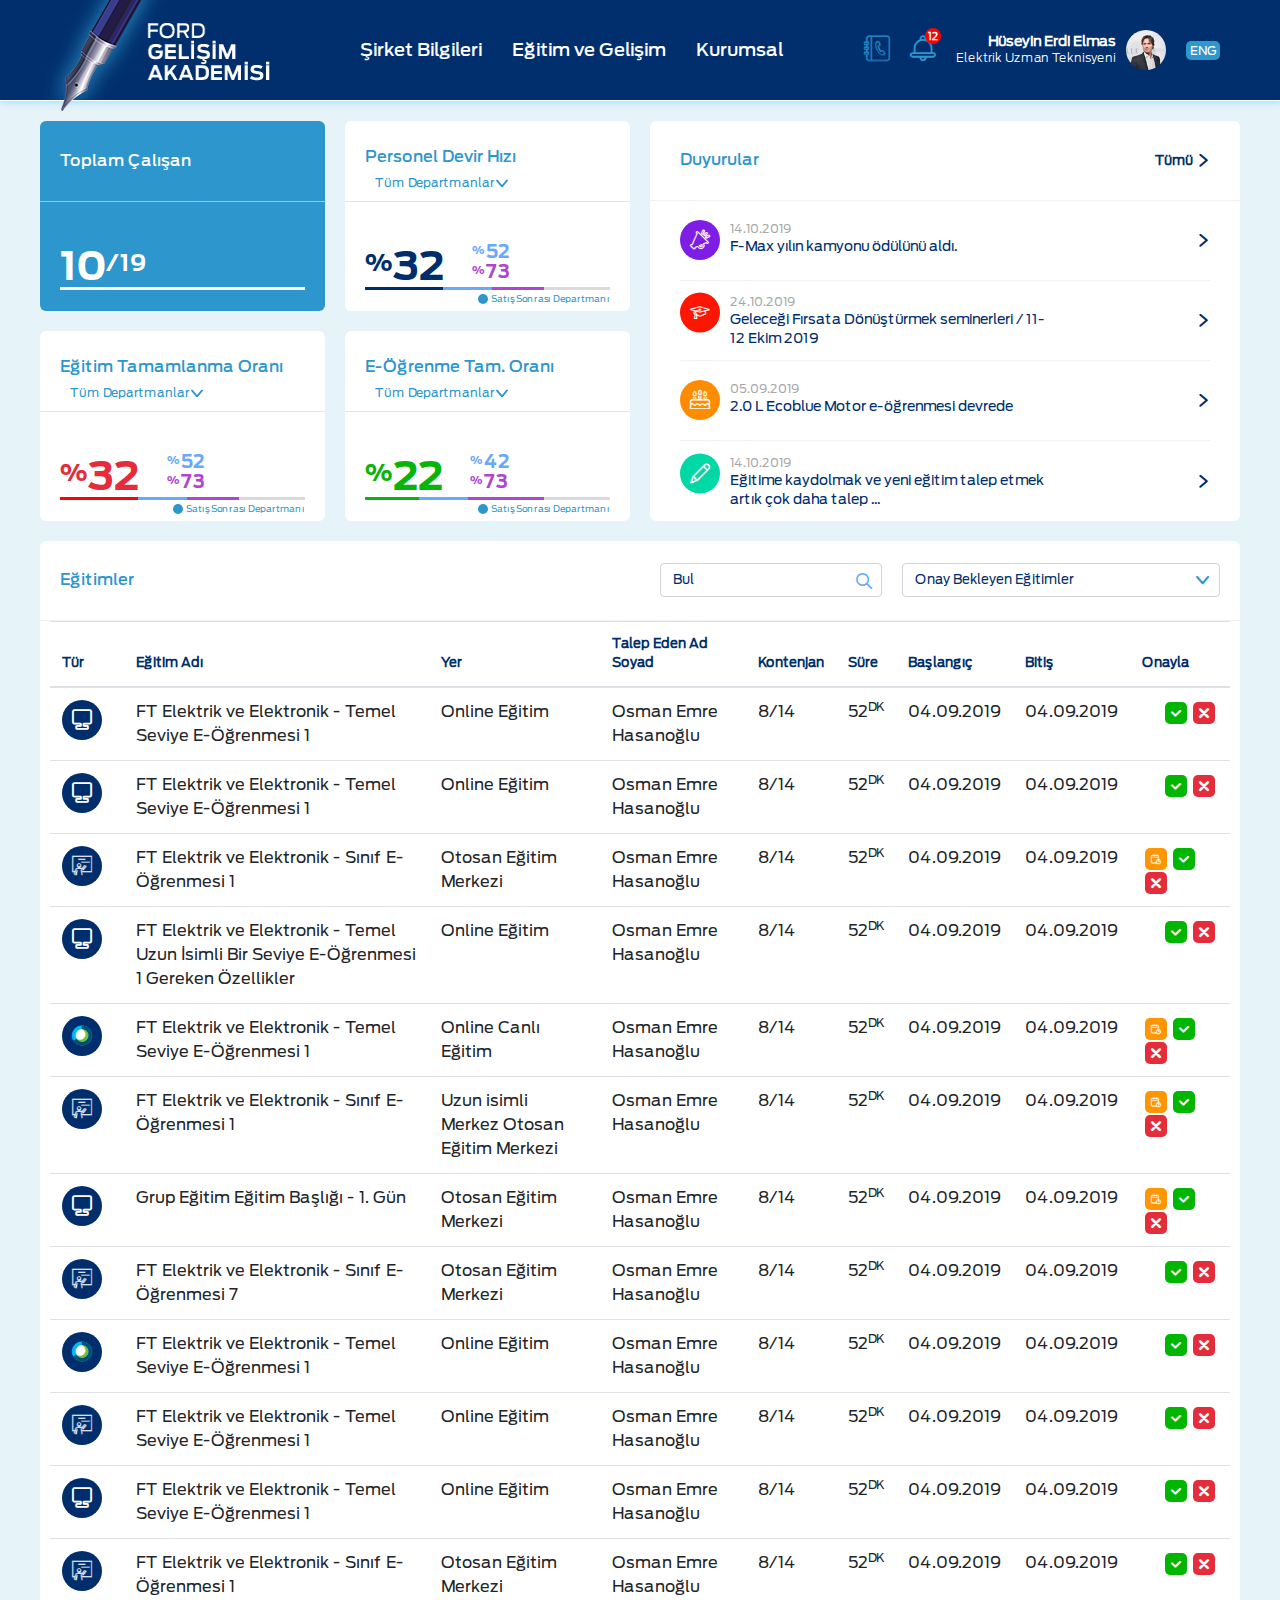
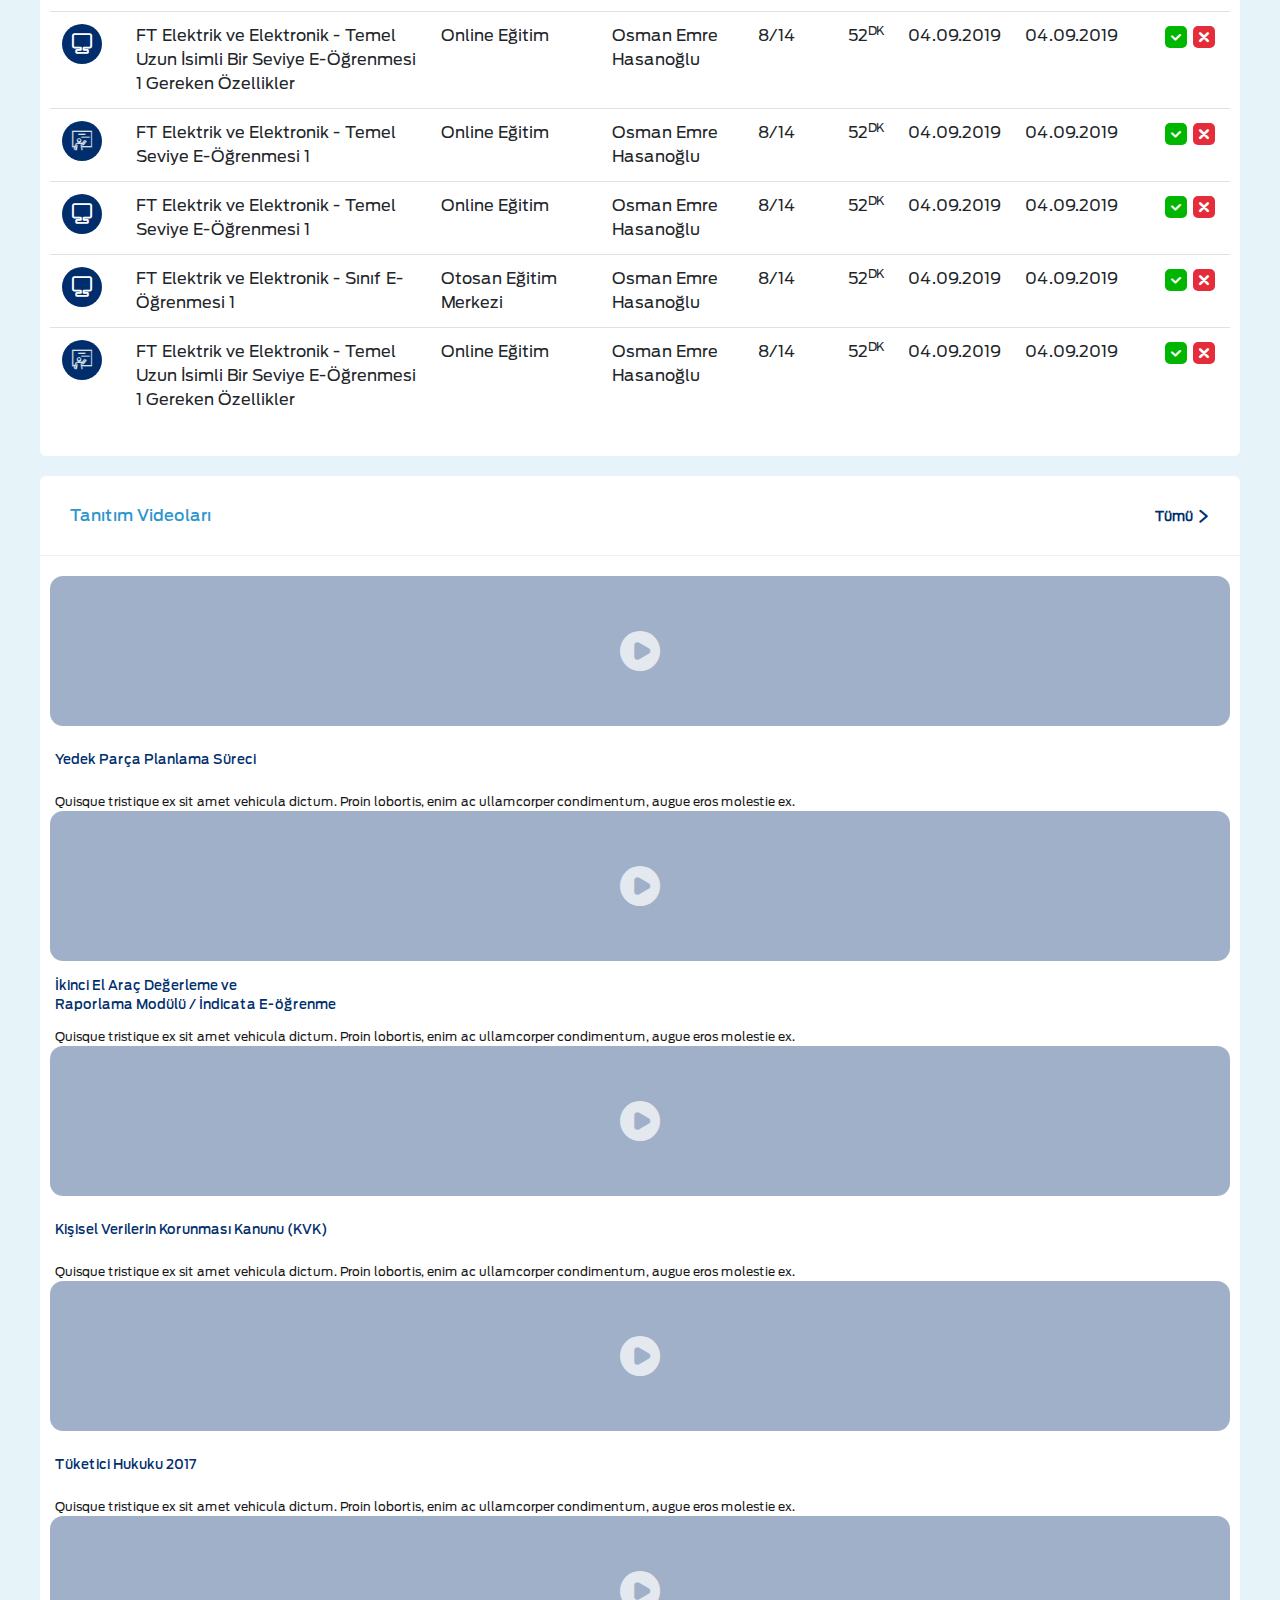
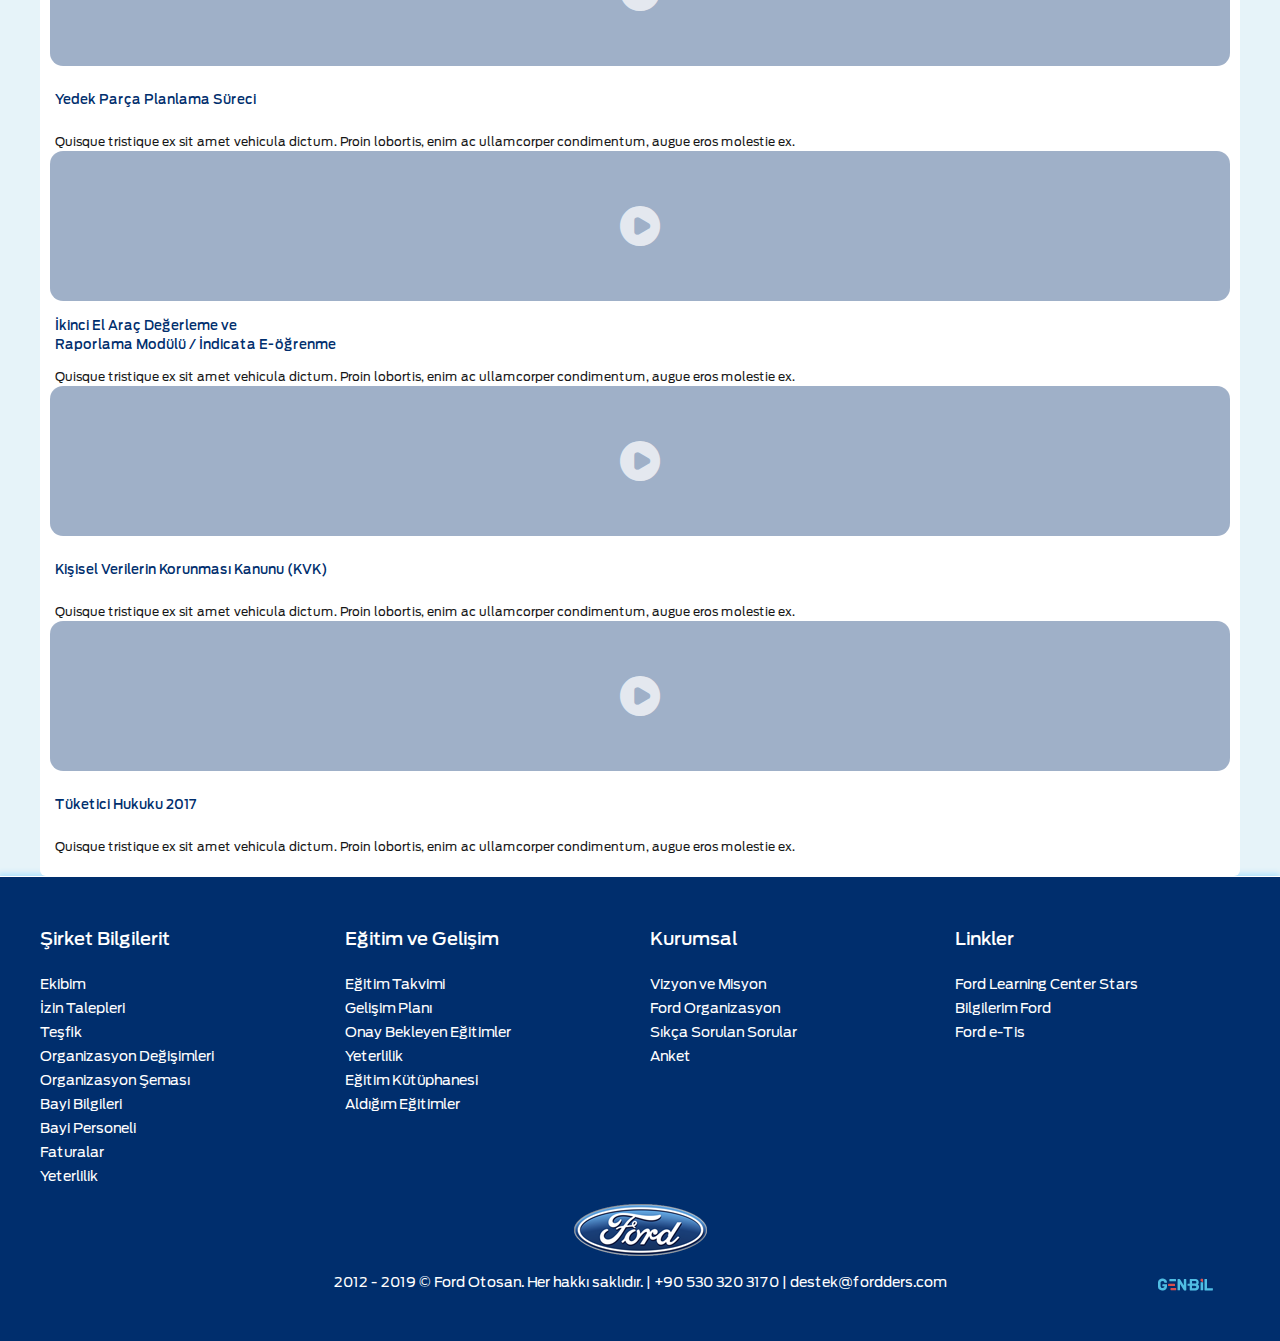
==== commit e5109e77: "30.12.2019-Ferdi" ====
--- a/yonetim.html
+++ b/yonetim.html
@@ -12,10 +12,10 @@
 	<header>
 	<div class="container">
 		<div class="row align-items-center">
-			<div class="col-5 col-sm-12 col-md-3 col-lg-3 logoArea">
+			<div class="col-5 col-sm-3 col-md-3 col-lg-3 logoArea">
 				<img src="img/ford-gelisim-akademi-logo.png" class="img-fluid" alt="Ford Gelişim Akademi" style="margin-bottom: -4%;"/>
 			</div>
-			<div class="col-xs-12 col-sm-12 col-md-5 col-lg-5 d-none d-md-block d-lg-block">
+			<div class="col-xs-12 col-sm-12 col-md-5 col-lg-5 topMenuNavArea d-none d-md-block d-lg-block">
 				<ul class="nav">
 					<li>
 						<a href="#">Şirket Bilgileri</a>
@@ -124,7 +124,7 @@
 					</li>
 				</ul>
 			</div>
-			<div class="col-7 col-sm-7 col-md-4 col-lg-4">
+			<div class="col-7 col-sm-7 col-md-4 col-lg-4 topMenuNatficationArea">
 				<ul class="notif">
 					<li><a href="#"><span class="icon-icon-guide"></span></a></li>
 					<li class="natificationSubMenu">
@@ -505,233 +505,237 @@
 	<section class="infoArea">
 		<div class="container">
 			<div class="row">
-				<div class="col-xs-12 col-sm-12 col-md-12 col-lg-3">
+				<div class="col-xs-12 col-sm-12 col-md-12 col-lg-6 dashboardWidgetArea">
 					<div class="row">
-						<div class="col-xs-12 col-sm-12 col-md-12 col-lg-12 mt-4">
-							<div class="bayiToplamCalisan">
-								<div class="dashboardHeader">
-									<div class="dashboardHeaderContent">
-										<div class="calisanBaslik" style="height: 40px;line-height: 40px;">Toplam Çalışan</div>
-										<div class="departmanSecimAlani">
-											<select class="form-control departmanSecimiYap" id="departmanSecimiYap_4" onchange="getGrapich(4)">
-												<option value="all">Tüm Departmanlar</option>
-												<option value="satis">Satış</option>
-												<option value="diger">Diğer</option>
-											</select>
+						<div class="col-xs-12 col-sm-12 col-md-6 col-lg-6">
+							<div class="row">
+								<div class="col-xs-12 col-sm-12 col-md-12 col-lg-12 mt-4">
+									<div class="bayiToplamCalisan">
+										<div class="dashboardHeader">
+											<div class="dashboardHeaderContent">
+												<div class="calisanBaslik" style="height: 40px;line-height: 40px;">Toplam Çalışan</div>
+												<div class="departmanSecimAlani">
+													<select class="form-control departmanSecimiYap" id="departmanSecimiYap_4" onchange="getGrapich(4)">
+														<option value="all">Tüm Departmanlar</option>
+														<option value="satis">Satış</option>
+														<option value="diger">Diğer</option>
+													</select>
+												</div>
+											</div>
+										</div>
+										<hr />
+										<div class="calisanSayisiAlani">
+											<div class="calisanSayisi">10<sup>/19</sup></div>
+											<div id="totalEmpChart_4" class="chartGraphic" data-percent1="10" data-percent2="19"></div>
+											<div class="clearfix"></div>
+											<div class="borderBottomGraphicBg" style="background: white;"></div>
 										</div>
 									</div>
 								</div>
-								<hr />
-								<div class="calisanSayisiAlani">
-									<div class="calisanSayisi">10<sup>/19</sup></div>
-									<div id="totalEmpChart_4" class="chartGraphic" data-percent1="10" data-percent2="19"></div>
-									<div class="clearfix"></div>
-									<div class="borderBottomGraphicBg" style="background: white;"></div>
-								</div>
-							</div>
-						</div>
-						<div class="col-xs-12 col-sm-12 col-md-12 col-lg-12 mt-4">
-							<div class="egitimTamamlanmaOrani">
-								<div class="dashboardHeader">
-									<div class="dashboardHeaderContent">
-										<div class="egitimBaslik">Eğitim Tamamlanma Oranı</div>
-										<div class="departmanSecimAlani">
-											<select class="form-control departmanSecimiYap" id="departmanSecimiYap_1" onchange="getGrapichAdminETO(1)">
-												<option value="all">Tüm Departmanlar</option>
-												<option value="satis">Satış</option>
-												<option value="diger">Diğer</option>
-											</select>
+								<div class="col-xs-12 col-sm-12 col-md-12 col-lg-12 mt-4">
+									<div class="egitimTamamlanmaOrani">
+										<div class="dashboardHeader">
+											<div class="dashboardHeaderContent">
+												<div class="egitimBaslik">Eğitim Tamamlanma Oranı</div>
+												<div class="departmanSecimAlani">
+													<select class="form-control departmanSecimiYap" id="departmanSecimiYap_1" onchange="getGrapichAdminETO(1)">
+														<option value="all">Tüm Departmanlar</option>
+														<option value="satis">Satış</option>
+														<option value="diger">Diğer</option>
+													</select>
+												</div>
+											</div>
+										</div>
+										<hr />
+										<div class="tamamlananEgitimAlani tumDepartmanlarETO">
+											<div class="egitimSayisi td"><sup>%</sup>32</div>
+											<div id="tripleChartBuild_1" class="chartGraphic" data-percent1="32" data-percent2="52" data-percent3="73"></div>
+											<div class="satisSonrasiOrani">
+												<div class="axis2range" style="color: #69a9f9;"><sup>%</sup>52</div>
+												<div class="axis2range" style="color: #af46d1 ;"><sup>%</sup>73</div>
+											</div>
+											<div class="clearfix"></div>
+											<div class="borderBottomGraphicBg"></div>
+											<div class="borderBottomGraphicValue" style="height: 3px;width: 32%;background: #fd0101;z-index: 10;position: absolute;"></div>
+											<div class="borderBottomGraphicValue2" style="height: 3px;width: 52%;background: #69a9f9;z-index: 9;position: absolute;"></div>
+											<div class="borderBottomGraphicValue3" style="height: 3px;width: 73%;background: #af46d1;z-index: 8;position: absolute;"></div>
+											<ul class="infoText">
+												<li>Satış Sonrası Departmanı</li>
+											</ul>
+										</div>
+										<div class="tamamlananEgitimAlani satisDepartmaniETO" style="display: none;">
+											<div class="egitimSayisi"><sup>%</sup>42</div>
+											<div id="tripleChartBuild2_1" class="chartGraphic" data-percent1="42" data-percent2="62" data-percent3="83"></div>
+											<div class="satisSonrasiOrani">
+												<div class="axis2range" style="color: #69a9f9;"><sup>%</sup>62</div>
+												<div class="axis2range" style="color: #af46d1 ;"><sup>%</sup>83</div>
+											</div>
+											<div class="clearfix"></div>
+											<div class="borderBottomGraphicBg"></div>
+											<div class="borderBottomGraphicValue" style="height: 3px;width: 42%;background: #fd0101;z-index: 10;position: absolute;"></div>
+											<div class="borderBottomGraphicValue2" style="height: 3px;width: 62%;background: #69a9f9;z-index: 9;position: absolute;"></div>
+											<div class="borderBottomGraphicValue3" style="height: 3px;width: 83%;background: #af46d1;z-index: 8;position: absolute;"></div>
+											<ul class="infoText">
+												<li>Satış Sonrası Departmanı</li>
+											</ul>
+										</div>
+										<div class="tamamlananEgitimAlani digerDepartmaniETO" style="display: none;">
+											<div class="egitimSayisi"><sup>%</sup>52</div>
+											<div id="tripleChartBuild3_1" class="chartGraphic" data-percent1="52" data-percent2="72" data-percent3="93"></div>
+											<div class="satisSonrasiOrani">
+												<div class="axis2range" style="color: #69a9f9;"><sup>%</sup>72</div>
+												<div class="axis2range" style="color: #af46d1 ;"><sup>%</sup>93</div>
+											</div>
+											<div class="clearfix"></div>
+											<div class="borderBottomGraphicBg"></div>
+											<div class="borderBottomGraphicValue" style="height: 3px;width: 32%;background: #fd0101;z-index: 10;position: absolute;"></div>
+											<div class="borderBottomGraphicValue2" style="height: 3px;width: 52%;background: #69a9f9;z-index: 9;position: absolute;"></div>
+											<div class="borderBottomGraphicValue3" style="height: 3px;width: 73%;background: #af46d1;z-index: 8;position: absolute;"></div>
+											<ul class="infoText">
+												<li>Satış Sonrası Departmanı</li>
+											</ul>
 										</div>
 									</div>
 								</div>
-								<hr />								
-								<div class="tamamlananEgitimAlani tumDepartmanlarETO">
-									<div class="egitimSayisi td"><sup>%</sup>32</div>
-									<div id="tripleChartBuild_1" class="chartGraphic" data-percent1="32" data-percent2="52" data-percent3="73"></div>
-									<div class="satisSonrasiOrani">									
-										<div class="axis2range" style="color: #69a9f9;"><sup>%</sup>52</div>
-										<div class="axis2range" style="color: #af46d1 ;"><sup>%</sup>73</div>
-									</div>
-									<div class="clearfix"></div>
-									<div class="borderBottomGraphicBg"></div>
-									<div class="borderBottomGraphicValue" style="height: 3px;width: 32%;background: #fd0101;z-index: 10;position: absolute;"></div>
-									<div class="borderBottomGraphicValue2" style="height: 3px;width: 52%;background: #69a9f9;z-index: 9;position: absolute;"></div>
-									<div class="borderBottomGraphicValue3" style="height: 3px;width: 73%;background: #af46d1;z-index: 8;position: absolute;"></div>
-									<ul class="infoText">
-										<li>Satış Sonrası Departmanı</li>
-									</ul>
-								</div>
-								<div class="tamamlananEgitimAlani satisDepartmaniETO" style="display: none;">
-									<div class="egitimSayisi"><sup>%</sup>42</div>
-									<div id="tripleChartBuild2_1" class="chartGraphic" data-percent1="42" data-percent2="62" data-percent3="83"></div>
-									<div class="satisSonrasiOrani">
-										<div class="axis2range" style="color: #69a9f9;"><sup>%</sup>62</div>
-										<div class="axis2range" style="color: #af46d1 ;"><sup>%</sup>83</div>
-									</div>
-									<div class="clearfix"></div>
-									<div class="borderBottomGraphicBg"></div>
-									<div class="borderBottomGraphicValue" style="height: 3px;width: 42%;background: #fd0101;z-index: 10;position: absolute;"></div>
-									<div class="borderBottomGraphicValue2" style="height: 3px;width: 62%;background: #69a9f9;z-index: 9;position: absolute;"></div>
-									<div class="borderBottomGraphicValue3" style="height: 3px;width: 83%;background: #af46d1;z-index: 8;position: absolute;"></div>
-									<ul class="infoText">
-										<li>Satış Sonrası Departmanı</li>
-									</ul>
-								</div>
-								<div class="tamamlananEgitimAlani digerDepartmaniETO" style="display: none;">
-									<div class="egitimSayisi"><sup>%</sup>52</div>
-									<div id="tripleChartBuild3_1" class="chartGraphic" data-percent1="52" data-percent2="72" data-percent3="93"></div>
-									<div class="satisSonrasiOrani">
-										<div class="axis2range" style="color: #69a9f9;"><sup>%</sup>72</div>
-										<div class="axis2range" style="color: #af46d1 ;"><sup>%</sup>93</div>
-									</div>
-									<div class="clearfix"></div>
-									<div class="borderBottomGraphicBg"></div>
-									<div class="borderBottomGraphicValue" style="height: 3px;width: 32%;background: #fd0101;z-index: 10;position: absolute;"></div>
-									<div class="borderBottomGraphicValue2" style="height: 3px;width: 52%;background: #69a9f9;z-index: 9;position: absolute;"></div>
-									<div class="borderBottomGraphicValue3" style="height: 3px;width: 73%;background: #af46d1;z-index: 8;position: absolute;"></div>
-									<ul class="infoText">
-										<li>Satış Sonrası Departmanı</li>
-									</ul>
-								</div>
 							</div>
 						</div>
-					</div>
-				</div>
-				<div class="col-xs-12 col-sm-12 col-md-12 col-lg-3">
-					<div class="row">
-						<div class="col-xs-12 col-sm-12 col-md-12 col-lg-12 mt-4">
-							<div class="egitimTamamlanmaOrani">
-								<div class="dashboardHeader">
-									<div class="dashboardHeaderContent">
-										<div class="egitimBaslik">Personel Devir Hızı</div>
-										<div class="departmanSecimAlani">
-											<select class="form-control departmanSecimiYap" id="departmanSecimiYapPDH_1" onchange="getGrapichAdminPDH(1)">
-												<option value="all">Tüm Departmanlar</option>
-												<option value="satis">Satış</option>
-												<option value="diger">Diğer</option>
-											</select>
+						<div class="col-xs-12 col-sm-12 col-md-6 col-lg-6">
+							<div class="row">
+								<div class="col-xs-12 col-sm-12 col-md-12 col-lg-12 mt-4">
+									<div class="egitimTamamlanmaOrani">
+										<div class="dashboardHeader">
+											<div class="dashboardHeaderContent">
+												<div class="egitimBaslik">Personel Devir Hızı</div>
+												<div class="departmanSecimAlani">
+													<select class="form-control departmanSecimiYap" id="departmanSecimiYapPDH_1" onchange="getGrapichAdminPDH(1)">
+														<option value="all">Tüm Departmanlar</option>
+														<option value="satis">Satış</option>
+														<option value="diger">Diğer</option>
+													</select>
+												</div>
+											</div>
+										</div>
+										<hr />
+										<div class="tamamlananEgitimAlani tumDepartmanlarPDH">
+											<div class="egitimSayisi" style="color:#002e6d;"><sup>%</sup>32</div>
+											<div id="tripleChartBuildPDH_1" class="chartGraphic" data-percent1="32" data-percent2="52" data-percent3="73"></div>
+											<div class="satisSonrasiOrani">
+												<div class="axis2range" style="color: #69a9f9;"><sup>%</sup>52</div>
+												<div class="axis2range" style="color: #af46d1 ;"><sup>%</sup>73</div>
+											</div>
+											<div class="clearfix"></div>
+											<div class="borderBottomGraphicBg"></div>
+											<div class="borderBottomGraphicValue" style="height: 3px;width: 32%;background: #002e6d;z-index: 10;position: absolute;"></div>
+											<div class="borderBottomGraphicValue2" style="height: 3px;width: 52%;background: #69a9f9;z-index: 9;position: absolute;"></div>
+											<div class="borderBottomGraphicValue3" style="height: 3px;width: 73%;background: #af46d1;z-index: 8;position: absolute;"></div>
+											<ul class="infoText">
+												<li>Satış Sonrası Departmanı</li>
+											</ul>
+										</div>
+										<div class="tamamlananEgitimAlani satisDepartmaniPDH" style="display: none;">
+											<div class="egitimSayisi" style="color:#002e6d;"><sup>%</sup>52</div>
+											<div id="tripleChartBuildPDH2_1" class="chartGraphic" data-percent1="52" data-percent2="72" data-percent3="93"></div>
+											<div class="satisSonrasiOrani">
+												<div class="axis2range" style="color: #69a9f9;"><sup>%</sup>72</div>
+												<div class="axis2range" style="color: #af46d1 ;"><sup>%</sup>93</div>
+											</div>
+											<div class="clearfix"></div>
+											<div class="borderBottomGraphicBg"></div>
+											<div class="borderBottomGraphicValue" style="height: 3px;width: 52%;background: #002e6d;z-index: 10;position: absolute;"></div>
+											<div class="borderBottomGraphicValue2" style="height: 3px;width: 72%;background: #69a9f9;z-index: 9;position: absolute;"></div>
+											<div class="borderBottomGraphicValue3" style="height: 3px;width: 93%;background: #af46d1;z-index: 8;position: absolute;"></div>
+											<ul class="infoText">
+												<li>Satış Sonrası Departmanı</li>
+											</ul>
+										</div>
+										<div class="tamamlananEgitimAlani digerDepartmaniPDH" style="display: none;">
+											<div class="egitimSayisi" style="color:#002e6d;"><sup>%</sup>12</div>
+											<div id="tripleChartBuildPDH3_1" class="chartGraphic" data-percent1="12" data-percent2="32" data-percent3="53"></div>
+											<div class="satisSonrasiOrani">
+												<div class="axis2range" style="color: #69a9f9;"><sup>%</sup>32</div>
+												<div class="axis2range" style="color: #af46d1 ;"><sup>%</sup>53</div>
+											</div>
+											<div class="clearfix"></div>
+											<div class="borderBottomGraphicBg"></div>
+											<div class="borderBottomGraphicValue" style="height: 3px;width: 12%;background: #002e6d;z-index: 10;position: absolute;"></div>
+											<div class="borderBottomGraphicValue2" style="height: 3px;width: 32%;background: #69a9f9;z-index: 9;position: absolute;"></div>
+											<div class="borderBottomGraphicValue3" style="height: 3px;width: 53%;background: #af46d1;z-index: 8;position: absolute;"></div>
+											<ul class="infoText">
+												<li>Satış Sonrası Departmanı</li>
+											</ul>
 										</div>
 									</div>
 								</div>
-								<hr />
-								<div class="tamamlananEgitimAlani tumDepartmanlarPDH">
-									<div class="egitimSayisi" style="color:#002e6d;"><sup>%</sup>32</div>
-									<div id="tripleChartBuildPDH_1" class="chartGraphic" data-percent1="32" data-percent2="52" data-percent3="73"></div>
-									<div class="satisSonrasiOrani">
-										<div class="axis2range" style="color: #69a9f9;"><sup>%</sup>52</div>
-										<div class="axis2range" style="color: #af46d1 ;"><sup>%</sup>73</div>
-									</div>
-									<div class="clearfix"></div>
-									<div class="borderBottomGraphicBg"></div>
-									<div class="borderBottomGraphicValue" style="height: 3px;width: 32%;background: #002e6d;z-index: 10;position: absolute;"></div>
-									<div class="borderBottomGraphicValue2" style="height: 3px;width: 52%;background: #69a9f9;z-index: 9;position: absolute;"></div>
-									<div class="borderBottomGraphicValue3" style="height: 3px;width: 73%;background: #af46d1;z-index: 8;position: absolute;"></div>
-									<ul class="infoText">
-										<li>Satış Sonrası Departmanı</li>
-									</ul>
-								</div>
-								<div class="tamamlananEgitimAlani satisDepartmaniPDH" style="display: none;">
-									<div class="egitimSayisi" style="color:#002e6d;"><sup>%</sup>52</div>
-									<div id="tripleChartBuildPDH2_1" class="chartGraphic" data-percent1="52" data-percent2="72" data-percent3="93"></div>
-									<div class="satisSonrasiOrani">
-										<div class="axis2range" style="color: #69a9f9;"><sup>%</sup>72</div>
-										<div class="axis2range" style="color: #af46d1 ;"><sup>%</sup>93</div>
-									</div>
-									<div class="clearfix"></div>
-									<div class="borderBottomGraphicBg"></div>
-									<div class="borderBottomGraphicValue" style="height: 3px;width: 52%;background: #002e6d;z-index: 10;position: absolute;"></div>
-									<div class="borderBottomGraphicValue2" style="height: 3px;width: 72%;background: #69a9f9;z-index: 9;position: absolute;"></div>
-									<div class="borderBottomGraphicValue3" style="height: 3px;width: 93%;background: #af46d1;z-index: 8;position: absolute;"></div>
-									<ul class="infoText">
-										<li>Satış Sonrası Departmanı</li>
-									</ul>
-								</div>
-								<div class="tamamlananEgitimAlani digerDepartmaniPDH" style="display: none;">
-									<div class="egitimSayisi" style="color:#002e6d;"><sup>%</sup>12</div>
-									<div id="tripleChartBuildPDH3_1" class="chartGraphic" data-percent1="12" data-percent2="32" data-percent3="53"></div>
-									<div class="satisSonrasiOrani">
-										<div class="axis2range" style="color: #69a9f9;"><sup>%</sup>32</div>
-										<div class="axis2range" style="color: #af46d1 ;"><sup>%</sup>53</div>
-									</div>
-									<div class="clearfix"></div>
-									<div class="borderBottomGraphicBg"></div>
-									<div class="borderBottomGraphicValue" style="height: 3px;width: 12%;background: #002e6d;z-index: 10;position: absolute;"></div>
-									<div class="borderBottomGraphicValue2" style="height: 3px;width: 32%;background: #69a9f9;z-index: 9;position: absolute;"></div>
-									<div class="borderBottomGraphicValue3" style="height: 3px;width: 53%;background: #af46d1;z-index: 8;position: absolute;"></div>
-									<ul class="infoText">
-										<li>Satış Sonrası Departmanı</li>
-									</ul>
-								</div>
-							</div>
-						</div>
-						<div class="col-xs-12 col-sm-12 col-md-12 col-lg-12 mt-4">
-							<div class="egitimTamamlanmaOrani">
-								<div class="dashboardHeader">
-									<div class="dashboardHeaderContent">
-										<div class="egitimBaslik">E-Öğrenme Tam. Oranı</div>
-										<div class="departmanSecimAlani">
-											<select class="form-control departmanSecimiYap" id="departmanSecimiYapEOTO_1" onchange="getGrapichAdminEOTO(1)">
-												<option value="all">Tüm Departmanlar</option>
-												<option value="satis">Satış</option>
-												<option value="diger">Diğer</option>
-											</select>
+								<div class="col-xs-12 col-sm-12 col-md-12 col-lg-12 mt-4">
+									<div class="egitimTamamlanmaOrani">
+										<div class="dashboardHeader">
+											<div class="dashboardHeaderContent">
+												<div class="egitimBaslik">E-Öğrenme Tam. Oranı</div>
+												<div class="departmanSecimAlani">
+													<select class="form-control departmanSecimiYap" id="departmanSecimiYapEOTO_1" onchange="getGrapichAdminEOTO(1)">
+														<option value="all">Tüm Departmanlar</option>
+														<option value="satis">Satış</option>
+														<option value="diger">Diğer</option>
+													</select>
+												</div>
+											</div>
+										</div>
+										<hr />
+										<div class="tamamlananEgitimAlani tumDepartmanlarEOTO">
+											<div class="egitimSayisi" style="color:#09b409;"><sup>%</sup>22</div>
+											<div id="tripleChartBuildETO_1" class="chartGraphic" data-percent1="22" data-percent2="42" data-percent3="73"></div>
+											<div class="satisSonrasiOrani">
+												<div class="axis2range" style="color: #69a9f9;"><sup>%</sup>42</div>
+												<div class="axis2range" style="color: #af46d1 ;"><sup>%</sup>73</div>
+											</div>
+											<div class="clearfix"></div>
+											<div class="borderBottomGraphicBg"></div>
+											<div class="borderBottomGraphicValue" style="height: 3px;width: 22%;background: #09b409;z-index: 10;position: absolute;"></div>
+											<div class="borderBottomGraphicValue2" style="height: 3px;width: 42%;background: #69a9f9;z-index: 9;position: absolute;"></div>
+											<div class="borderBottomGraphicValue3" style="height: 3px;width: 73%;background: #af46d1;z-index: 8;position: absolute;"></div>
+											<ul class="infoText">
+												<li>Satış Sonrası Departmanı</li>
+											</ul>
+										</div>
+										<div class="tamamlananEgitimAlani satisDepartmaniEOTO" style="display: none;">
+											<div class="egitimSayisi" style="color:#09b409;"><sup>%</sup>32</div>
+											<div id="tripleChartBuildETO2_1" class="chartGraphic" data-percent1="32" data-percent2="42" data-percent3="73"></div>
+											<div class="satisSonrasiOrani">
+												<div class="axis2range" style="color: #69a9f9;"><sup>%</sup>42</div>
+												<div class="axis2range" style="color: #af46d1 ;"><sup>%</sup>73</div>
+											</div>
+											<div class="clearfix"></div>
+											<div class="borderBottomGraphicBg"></div>
+											<div class="borderBottomGraphicValue" style="height: 3px;width: 32%;background: #09b409;z-index: 10;position: absolute;"></div>
+											<div class="borderBottomGraphicValue2" style="height: 3px;width: 42%;background: #69a9f9;z-index: 9;position: absolute;"></div>
+											<div class="borderBottomGraphicValue3" style="height: 3px;width: 73%;background: #af46d1;z-index: 8;position: absolute;"></div>
+											<ul class="infoText">
+												<li>Satış Sonrası Departmanı</li>
+											</ul>
+										</div>
+										<div class="tamamlananEgitimAlani digerDepartmaniEOTO" style="display: none;">
+											<div class="egitimSayisi" style="color:#09b409;"><sup>%</sup>12</div>
+											<div id="tripleChartBuildETO3_1" class="chartGraphic" data-percent1="12" data-percent2="42" data-percent3="73"></div>
+											<div class="satisSonrasiOrani">
+												<div class="axis2range" style="color: #69a9f9;"><sup>%</sup>42</div>
+												<div class="axis2range" style="color: #af46d1 ;"><sup>%</sup>73</div>
+											</div>
+											<div class="clearfix"></div>
+											<div class="borderBottomGraphicBg"></div>
+											<div class="borderBottomGraphicValue" style="height: 3px;width: 12%;background: #09b409;z-index: 10;position: absolute;"></div>
+											<div class="borderBottomGraphicValue2" style="height: 3px;width: 42%;background: #69a9f9;z-index: 9;position: absolute;"></div>
+											<div class="borderBottomGraphicValue3" style="height: 3px;width: 73%;background: #af46d1;z-index: 8;position: absolute;"></div>
+											<ul class="infoText">
+												<li>Satış Sonrası Departmanı</li>
+											</ul>
 										</div>
 									</div>
 								</div>
-								<hr />
-								<div class="tamamlananEgitimAlani tumDepartmanlarEOTO">
-									<div class="egitimSayisi" style="color:#09b409;"><sup>%</sup>22</div>
-									<div id="tripleChartBuildETO_1" class="chartGraphic" data-percent1="22" data-percent2="42" data-percent3="73"></div>
-									<div class="satisSonrasiOrani">
-										<div class="axis2range" style="color: #69a9f9;"><sup>%</sup>42</div>
-										<div class="axis2range" style="color: #af46d1 ;"><sup>%</sup>73</div>
-									</div>
-									<div class="clearfix"></div>
-									<div class="borderBottomGraphicBg"></div>
-									<div class="borderBottomGraphicValue" style="height: 3px;width: 22%;background: #09b409;z-index: 10;position: absolute;"></div>
-									<div class="borderBottomGraphicValue2" style="height: 3px;width: 42%;background: #69a9f9;z-index: 9;position: absolute;"></div>
-									<div class="borderBottomGraphicValue3" style="height: 3px;width: 73%;background: #af46d1;z-index: 8;position: absolute;"></div>
-									<ul class="infoText">
-										<li>Satış Sonrası Departmanı</li>
-									</ul>
-								</div>
-								<div class="tamamlananEgitimAlani satisDepartmaniEOTO" style="display: none;">
-									<div class="egitimSayisi" style="color:#09b409;"><sup>%</sup>32</div>
-									<div id="tripleChartBuildETO2_1" class="chartGraphic" data-percent1="32" data-percent2="42" data-percent3="73"></div>
-									<div class="satisSonrasiOrani">
-										<div class="axis2range" style="color: #69a9f9;"><sup>%</sup>42</div>
-										<div class="axis2range" style="color: #af46d1 ;"><sup>%</sup>73</div>
-									</div>
-									<div class="clearfix"></div>
-									<div class="borderBottomGraphicBg"></div>
-									<div class="borderBottomGraphicValue" style="height: 3px;width: 32%;background: #09b409;z-index: 10;position: absolute;"></div>
-									<div class="borderBottomGraphicValue2" style="height: 3px;width: 42%;background: #69a9f9;z-index: 9;position: absolute;"></div>
-									<div class="borderBottomGraphicValue3" style="height: 3px;width: 73%;background: #af46d1;z-index: 8;position: absolute;"></div>
-									<ul class="infoText">
-										<li>Satış Sonrası Departmanı</li>
-									</ul>
-								</div>
-								<div class="tamamlananEgitimAlani digerDepartmaniEOTO" style="display: none;">
-									<div class="egitimSayisi" style="color:#09b409;"><sup>%</sup>12</div>
-									<div id="tripleChartBuildETO3_1" class="chartGraphic" data-percent1="12" data-percent2="42" data-percent3="73"></div>
-									<div class="satisSonrasiOrani">
-										<div class="axis2range" style="color: #69a9f9;"><sup>%</sup>42</div>
-										<div class="axis2range" style="color: #af46d1 ;"><sup>%</sup>73</div>
-									</div>
-									<div class="clearfix"></div>
-									<div class="borderBottomGraphicBg"></div>
-									<div class="borderBottomGraphicValue" style="height: 3px;width: 12%;background: #09b409;z-index: 10;position: absolute;"></div>
-									<div class="borderBottomGraphicValue2" style="height: 3px;width: 42%;background: #69a9f9;z-index: 9;position: absolute;"></div>
-									<div class="borderBottomGraphicValue3" style="height: 3px;width: 73%;background: #af46d1;z-index: 8;position: absolute;"></div>
-									<ul class="infoText">
-										<li>Satış Sonrası Departmanı</li>
-									</ul>
-								</div>
 							</div>
 						</div>
 					</div>
 				</div>
-				<div class="col-xs-12 col-sm-12 col-md-12 col-lg-6 mt-4">
+				<div class="col-xs-12 col-sm-12 col-md-12 col-lg-6 mt-4 dashboardWidgetArea">
 					<a href="#" class="duyuru-link">
 						<div class="duyuruButton">
 							<div class="duyuruTextArea">
@@ -820,12 +824,18 @@
 					        </div>
 						</div>
 						<div class="col-xs-12 col-sm-12 col-md-7 col-lg-7">
-							<select class="form-control" id="tableCategory">
-						      <option>Kayıtlı Eğitimler</option>
-						      <option>Onay Bekleyen Eğitimler</option>
-						      <option>Tamamlanması Gereken Eğitimler</option>
-						    </select>
-							<span class="icon-icon-table-dropdown"></span>
+							<div class="custom-select-wrapper" id="managerTableCategory">
+								<div class="custom-select">
+									<div class="custom-select__trigger"><span>Onay Bekleyen Eğitimler</span>
+										<span class="icon-icon-table-dropdown"></span>
+									</div>
+									<div class="custom-options">
+										<span class="custom-option selected" data-value="0">Onay Bekleyen Eğitimler</span>
+										<span class="custom-option" data-value="1">Kayıtlı Eğitimler</span>
+										<span class="custom-option" data-value="2">Tamamlanması Gereken Eğitimler</span>
+									</div>
+								</div>
+							</div>
 						</div>
 					</div>
 				</div>
@@ -1133,6 +1143,489 @@
 						</tbody>
 					</table>
 				</div>
+				<div class="col-xs-12 col-sm-12 col-md-12 col-lg-12" id="kayitliEgitimler" style="display: none;">
+					<table class="table display responsive" id="dataTablePersonel">
+						<thead>
+						<tr>
+							<th class="all"><div class="tableTitle">Tür</div></th>
+							<th class="min-phone-l"><div class="tableTitle">Eğitim Adı</div></th>
+							<th class="desktop"><div class="tableTitle">Yer</div></th>
+							<th class="desktop"><div class="tableTitle">Süre</div></th>
+							<th class="desktop"><div class="tableTitle">Durum</div></th>
+							<th class="desktop"><div class="tableTitle">Başarı</div></th>
+							<th class="desktop"><div class="tableTitle">Başlangıç</div></th>
+							<th class="desktop"><div class="tableTitle">Bitiş</div></th>
+							<th class="desktop"><div class="tableTitle">Devam</div></th>
+						</tr>
+						</thead>
+						<tbody>
+						<tr>
+							<td><span class="icon-icon-training-web"></span></td>
+							<td>FT Elektrik ve Elektronik - Temel Seviye E-Öğrenmesi 1</td>
+							<td>Online Eğitim</td>
+							<td>52<sup>DK</sup></td>
+							<td><div id="durumChart_1" data-percent="34"></div></td>
+							<td><div class="durumDevam">Devam</div></td>
+							<td>04.09.2019</td>
+							<td>04.09.2019</td>
+							<td><a href="#"><span class="icon-icon-play"></span></a></td>
+						</tr>
+						<tr>
+							<td><span class="icon-icon-training-web"></span></td>
+							<td>FT Elektrik ve Elektronik - Temel Seviye E-Öğrenmesi 1</td>
+							<td>Online Eğitim</td>
+							<td>52<sup>DK</sup></td>
+							<td><div id="durumChart_2" data-percent="100"></div></td>
+							<td><div class="durumBasarili">Başarılı</div></td>
+							<td>04.09.2019</td>
+							<td>04.09.2019</td>
+							<td class="completed"><span class="icon-icon-play"></span></td>
+						</tr>
+						<tr>
+							<td><span class="icon-icon-training-class"></span></td>
+							<td>FT Elektrik ve Elektronik - Sınıf E-Öğrenmesi 1</td>
+							<td>Otosan Eğitim Merkezi</td>
+							<td>52<sup>DK</sup></td>
+							<td><div id="durumChart_3" data-percent="0"></div></td>
+							<td><div class="durumBasarisiz">Başarısız</div></td>
+							<td>04.09.2019</td>
+							<td>04.09.2019</td>
+							<td></td>
+						</tr>
+						<tr>
+							<td><span class="icon-icon-training-web"></span></td>
+							<td>FT Elektrik ve Elektronik - Temel Uzun İsimli Bir Seviye
+								E-Öğrenmesi 1 Gereken Özellikler
+							</td>
+							<td>Online Eğitim</td>
+							<td>52<sup>DK</sup></td>
+							<td><div id="durumChart_4" data-percent="34"></div></td>
+							<td><div class="durumDevam">Devam</div></td>
+							<td>04.09.2019</td>
+							<td>04.09.2019</td>
+							<td><span class="icon-icon-play"></span></td>
+						</tr>
+						<tr>
+							<td><span class="icon-icon-table-online"><span class="path1"></span><span class="path2"></span><span class="path3"></span><span class="path4"></span></span></td>
+							<td>FT Elektrik ve Elektronik - Temel Seviye E-Öğrenmesi 1</td>
+							<td>Online Canlı Eğitim</td>
+							<td>52<sup>DK</sup></td>
+							<td><div id="durumChart_5" data-percent="0"></div></td>
+							<td><div class="durumCanli">Canlı</div></td>
+							<td><div id="startDate_1" data-countdown="30.12.2019">30.12.2019</div></td>
+							<td>04.09.2019</td>
+							<td class="time"><div id="countdown_1"></div></td>
+						</tr>
+						<tr class="grupEgitim" onclick="showGrup('1')">
+							<td><span class="icon-icon-training-class"></span></td>
+							<td>FT Elektrik ve Elektronik - Sınıf E-Öğrenmesi 1</td>
+							<td>Uzun isimli Merkez
+								Otosan Eğitim Merkezi</td>
+							<td>240<sup>DK</sup></td>
+							<td><div id="durumChart_6" data-percent="60"></div></td>
+							<td><div class="durumDevam">Devam</div></td>
+							<td>04.09.2019</td>
+							<td>04.09.2019</td>
+							<td></td>
+						</tr>
+						<tr class="grupEgitim_1 spanHide" style="display: none;">
+							<td><span class="icon-icon-training-web"></span></td>
+							<td>Grup Eğitim Eğitim Başlığı - 1. Gün	</td>
+							<td>Otosan Eğitim Merkezi</td>
+							<td>50<sup>DK</sup></td>
+							<td><div id="durumChart_7" data-percent="70"></div></td>
+							<td></td>
+							<td>04.09.2019</td>
+							<td>04.09.2019</td>
+							<td></td>
+						</tr>
+						<tr class="grupEgitim_1 spanHide" style="display: none;">
+							<td><span class="icon-icon-training-web"></span></td>
+							<td>Grup Eğitim Eğitim Başlığı - 2. Gün</td>
+							<td>Otosan Eğitim Merkezi</td>
+							<td>50<sup>DK</sup></td>
+							<td><div id="durumChart_8" data-percent="80"></div></td>
+							<td></td>
+							<td>04.09.2019</td>
+							<td>04.09.2019</td>
+							<td></td>
+						</tr>
+						<tr class="grupEgitim_1 spanHide" style="display: none;">
+							<td><span class="icon-icon-training-web"></span></td>
+							<td>Grup Eğitim Eğitim Başlığı - 3. Gün</td>
+							<td>Otosan Eğitim Merkezi</td>
+							<td>60<sup>DK</sup></td>
+							<td><div id="durumChart_9" data-percent="50"></div></td>
+							<td></td>
+							<td>04.09.2019</td>
+							<td>04.09.2019</td>
+							<td></td>
+						</tr>
+						<tr class="grupEgitim_1 spanHide" style="display: none;">
+							<td><span class="icon-icon-training-web"></span></td>
+							<td>Grup Eğitim Eğitim Başlığı - 4. Gün</td>
+							<td>Otosan Eğitim Merkezi</td>
+							<td>80<sup>DK</sup></td>
+							<td><div id="durumChart_10" data-percent="40"></div></td>
+							<td></td>
+							<td>04.09.2019</td>
+							<td>04.09.2019</td>
+							<td></td>
+						</tr>
+						<tr>
+							<td><span class="icon-icon-training-class"></span></td>
+							<td>FT Elektrik ve Elektronik - Sınıf E-Öğrenmesi 7</td>
+							<td>Otosan Eğitim Merkezi</td>
+							<td>52<sup>DK</sup></td>
+							<td><div id="durumChart_11" data-percent="100"></div></td>
+							<td><div class="durumBasarili">Başarılı</div></td>
+							<td>04.09.2019</td>
+							<td>04.09.2019</td>
+							<td class="completed"><span class="icon-icon-play"></span></td>
+						</tr>
+						<tr>
+							<td><span class="icon-icon-table-online"><span class="path1"></span><span class="path2"></span><span class="path3"></span><span class="path4"></span></span></td>
+							<td>FT Elektrik ve Elektronik - Temel Seviye E-Öğrenmesi 1</td>
+							<td>Online Eğitim</td>
+							<td>52<sup>DK</sup></td>
+							<td><div id="durumChart_12" data-percent="34"></div></td>
+							<td><div class="durumDevam">Devam</div></td>
+							<td>04.09.2019</td>
+							<td>04.09.2019</td>
+							<td><span class="icon-icon-play"></span></td>
+						</tr>
+						<tr>
+							<td><span class="icon-icon-training-class"></span></td>
+							<td>FT Elektrik ve Elektronik - Temel Seviye E-Öğrenmesi 1</td>
+							<td>Online Eğitim</td>
+							<td>52<sup>DK</sup></td>
+							<td><div id="durumChart_13" data-percent="34"></div></td>
+							<td><div class="durumDevam">Devam</div></td>
+							<td>04.09.2019</td>
+							<td>04.09.2019</td>
+							<td><span class="icon-icon-play"></span></td>
+						</tr>
+						<tr>
+							<td><span class="icon-icon-training-web"></span></td>
+							<td>FT Elektrik ve Elektronik - Temel Seviye E-Öğrenmesi 1</td>
+							<td>Online Eğitim</td>
+							<td>52<sup>DK</sup></td>
+							<td><div id="durumChart_14" data-percent="100"></div></td>
+							<td><div class="durumBasarili">Başarılı</div></td>
+							<td>04.09.2019</td>
+							<td>04.09.2019</td>
+							<td><span class="icon-icon-play"></span></td>
+						</tr>
+						<tr>
+							<td><span class="icon-icon-training-class"></span></td>
+							<td>FT Elektrik ve Elektronik - Sınıf E-Öğrenmesi 1</td>
+							<td>Otosan Eğitim Merkezi</td>
+							<td>160<sup>DK</sup></td>
+							<td><div id="durumChart_15" data-percent="0"></div></td>
+							<td><div class="durumBasarisiz">Başarısız</div></td>
+							<td>04.09.2019</td>
+							<td>04.09.2019</td>
+							<td><span class="icon-icon-play"></span></td>
+						</tr>
+						<tr>
+							<td><span class="icon-icon-training-web"></span></td>
+							<td>FT Elektrik ve Elektronik - Temel Uzun İsimli Bir Seviye
+								E-Öğrenmesi 1 Gereken Özellikler
+							</td>
+							<td>Online Eğitim</td>
+							<td>52<sup>DK</sup></td>
+							<td><div id="durumChart_16" data-percent="34"></div></td>
+							<td><div class="durumDevam">Devam</div></td>
+							<td>04.09.2019</td>
+							<td>04.09.2019</td>
+							<td><span class="icon-icon-play"></span></td>
+						</tr>
+						<tr>
+							<td><span class="icon-icon-training-class"></span></td>
+							<td>FT Elektrik ve Elektronik - Temel Seviye E-Öğrenmesi 1</td>
+							<td>Online Eğitim</td>
+							<td>52<sup>DK</sup></td>
+							<td><div id="durumChart_17" data-percent="34"></div></td>
+							<td><div class="durumDevam">Devam</div></td>
+							<td>04.09.2019</td>
+							<td>04.09.2019</td>
+							<td><span class="icon-icon-play"></span></td>
+						</tr>
+						<tr>
+							<td><span class="icon-icon-training-web"></span></td>
+							<td>FT Elektrik ve Elektronik - Temel Seviye E-Öğrenmesi 1</td>
+							<td>Online Eğitim</td>
+							<td>52<sup>DK</sup></td>
+							<td><div id="durumChart_18" data-percent="100"></div></td>
+							<td><div class="durumBasarili">Başarılı</div></td>
+							<td>04.09.2019</td>
+							<td>04.09.2019</td>
+							<td><span class="icon-icon-play"></span></td>
+						</tr>
+						<tr>
+							<td><span class="icon-icon-training-web"></span></td>
+							<td>FT Elektrik ve Elektronik - Sınıf E-Öğrenmesi 1</td>
+							<td>Otosan Eğitim Merkezi</td>
+							<td>52<sup>DK</sup></td>
+							<td><div id="durumChart_19" data-percent="0"></div></td>
+							<td><div class="durumBasarisiz">Başarısız</div></td>
+							<td>04.09.2019</td>
+							<td>04.09.2019</td>
+							<td><span class="icon-icon-play"></span></td>
+						</tr>
+						<tr>
+							<td><span class="icon-icon-training-class"></span></td>
+							<td>FT Elektrik ve Elektronik - Temel Uzun İsimli Bir Seviye
+								E-Öğrenmesi 1 Gereken Özellikler
+							</td>
+							<td>Online Eğitim</td>
+							<td>52<sup>DK</sup></td>
+							<td><div id="durumChart_20" data-percent="34"></div></td>
+							<td><div class="durumDevam">Devam</div></td>
+							<td>04.09.2019</td>
+							<td>04.09.2019</td>
+							<td><span class="icon-icon-play"></span></td>
+						</tr>
+						</tbody>
+					</table>
+				</div>
+				<div class="col-xs-12 col-sm-12 col-md-12 col-lg-12" id="tamamlanmasiGerekenEgitimler" style="display: none;">
+					<table class="table display responsive tgE" id="dataTablePersonel2">
+						<thead>
+						<tr>
+							<th class="all"><div class="tableTitle">Tür</div></th>
+							<th class="min-phone-l"><div class="tableTitle">Eğitim Adı</div></th>
+							<th class="desktop"><div class="tableTitle">Yer</div></th>
+							<th class="desktop"><div class="tableTitle">Kontenjan</div></th>
+							<th class="desktop"><div class="tableTitle">Süre</div></th>
+							<th class="desktop"><div class="tableTitle">Başlangıç</div></th>
+							<th class="desktop"><div class="tableTitle">Bitiş</div></th>
+							<th class="desktop"><div class="tableTitle">Talep</div></th>
+						</tr>
+						</thead>
+						<tbody>
+						<tr>
+							<td><span class="icon-icon-training-web"></span></td>
+							<td>FT Elektrik ve Elektronik - Temel Seviye E-Öğrenmesi 1</td>
+							<td>Online Eğitim</td>
+							<td>8/14</td>
+							<td>52<sup>DK</sup></td>
+							<td>04.09.2019</td>
+							<td>04.09.2019</td>
+							<td><a href="#" class="talepEtBtn">Talep Et <span class="icon-icon-table-request"></span></a></td>
+						</tr>
+						<tr>
+							<td><span class="icon-icon-training-web"></span></td>
+							<td>FT Elektrik ve Elektronik - Temel Seviye E-Öğrenmesi 1</td>
+							<td>Online Eğitim</td>
+							<td></td>
+							<td>52<sup>DK</sup></td>
+							<td>Zaman Planı Yok</td>
+							<td></td>
+							<td><a href="#" class="planlaBtn">Planla <span class="icon-icon-table-plan"></span></td>
+						</tr>
+						<tr>
+							<td><span class="icon-icon-training-class"></span></td>
+							<td>FT Elektrik ve Elektronik - Sınıf E-Öğrenmesi 1</td>
+							<td>Otosan Eğitim Merkezi</td>
+							<td>7/14</td>
+							<td>52<sup>DK</sup></td>
+							<td>
+								<select>
+									<option>04.09.2019</option>
+									<option>07.09.2019</option>
+									<option>13.09.2019</option>
+								</select>
+							</td>
+							<td>04.09.2019</td>
+							<td><a href="#" class="talepEtBtn">Talep Et <span class="icon-icon-table-request"></span></a></td>
+						</tr>
+						<tr>
+							<td><span class="icon-icon-training-web"></span></td>
+							<td>FT Elektrik ve Elektronik - Temel Uzun İsimli Bir Seviye
+								E-Öğrenmesi 1 Gereken Özellikler
+							</td>
+							<td>Online Eğitim</td>
+							<td>3/15</td>
+							<td>52<sup>DK</sup></td>
+							<td>04.09.2019</td>
+							<td>04.09.2019</td>
+							<td><a href="#" class="onaydaBtn">Onayda <span class="icon-icon-table-approve"></span></a></td>
+						</tr>
+						<tr>
+							<td><span class="icon-icon-table-online"><span class="path1"></span><span class="path2"></span><span class="path3"></span><span class="path4"></span></span></td>
+							<td>FT Elektrik ve Elektronik - Temel Seviye E-Öğrenmesi 1</td>
+							<td>Online Canlı Eğitim</td>
+							<td>11/14</td>
+							<td>52<sup>DK</sup></td>
+							<td>04.09.2019</td>
+							<td>04.09.2019</td>
+							<td><a href="#" class="talepEtBtn">Talep Et <span class="icon-icon-table-request"></span></a></td>
+						</tr>
+						<tr class="grupEgitim" onclick="showGrup('1')">
+							<td><span class="icon-icon-training-class"></span></td>
+							<td>FT Elektrik ve Elektronik - Sınıf E-Öğrenmesi 1</td>
+							<td>Uzun isimli Merkez
+								Otosan Eğitim Merkezi</td>
+							<td>13/14</td>
+							<td>240<sup>DK</sup></td>
+							<td>
+								<select id="changeDate_1" onchange="changeDate(1)">
+									<option value="04.09.2019">04.09.2019</option>
+									<option value="07.09.2019">07.09.2019</option>
+									<option value="13.09.2019">13.09.2019</option>
+								</select>
+							</td>
+							<td>04.09.2019</td>
+							<td><a href="#" class="talepEtBtn">Talep Et <span class="icon-icon-table-request"></span></a></td>
+						</tr>
+						<tr class="grupEgitim_1 tgeGE_1 spanHide" style="display: none;">
+							<td><span class="icon-icon-training-web"></span></td>
+							<td>Grup Eğitim Eğitim Başlığı - 1. Gün	</td>
+							<td>Otosan Eğitim Merkezi</td>
+							<td></td>
+							<td>52<sup>DK</sup></td>
+							<td><div class="gebt">04.09.2019</div></td>
+							<td>04.09.2019</td>
+							<td></td>
+						</tr>
+						<tr class="grupEgitim_1 tgeGE_1 spanHide" style="display: none;">
+							<td><span class="icon-icon-training-web"></span></td>
+							<td>Grup Eğitim Eğitim Başlığı - 2. Gün</td>
+							<td>Otosan Eğitim Merkezi</td>
+							<td></td>
+							<td>52<sup>DK</sup></td>
+							<td><div class="gebt">04.09.2019</div></td>
+							<td>04.09.2019</td>
+							<td></td>
+						</tr>
+						<tr class="grupEgitim_1 tgeGE_1 spanHide" style="display: none;">
+							<td><span class="icon-icon-training-web"></span></td>
+							<td>Grup Eğitim Eğitim Başlığı - 3. Gün</td>
+							<td>Otosan Eğitim Merkezi</td>
+							<td></td>
+							<td>52<sup>DK</sup></td>
+							<td><div class="gebt">04.09.2019</div></td>
+							<td>04.09.2019</td>
+							<td></td>
+						</tr>
+						<tr class="grupEgitim_1 tgeGE_1 spanHide" style="display: none;">
+							<td><span class="icon-icon-training-web"></span></td>
+							<td>Grup Eğitim Eğitim Başlığı - 4. Gün</td>
+							<td>Otosan Eğitim Merkezi</td>
+							<td></td>
+							<td>52<sup>DK</sup></td>
+							<td><div class="gebt">04.09.2019</div></td>
+							<td>04.09.2019</td>
+							<td></td>
+						</tr>
+						<tr>
+							<td><span class="icon-icon-training-class"></span></td>
+							<td>FT Elektrik ve Elektronik - Sınıf E-Öğrenmesi 7</td>
+							<td>Otosan Eğitim Merkezi</td>
+							<td>10/14</td>
+							<td>52<sup>DK</sup></td>
+							<td>04.09.2019</td>
+							<td>04.09.2019</td>
+							<td><a href="#" class="talepEtBtn">Talep Et <span class="icon-icon-table-request"></span></a></td>
+						</tr>
+						<tr>
+							<td><span class="icon-icon-table-online"><span class="path1"></span><span class="path2"></span><span class="path3"></span><span class="path4"></span></span></td>
+							<td>FT Elektrik ve Elektronik - Temel Seviye E-Öğrenmesi 1</td>
+							<td>Online Eğitim</td>
+							<td>10/14</td>
+							<td>52<sup>DK</sup></td>
+							<td>04.09.2019</td>
+							<td>04.09.2019</td>
+							<td><a href="#" class="talepEtBtn">Talep Et <span class="icon-icon-table-request"></span></a></td>
+						</tr>
+						<tr>
+							<td><span class="icon-icon-training-class"></span></td>
+							<td>FT Elektrik ve Elektronik - Temel Seviye E-Öğrenmesi 1</td>
+							<td>Online Eğitim</td>
+							<td>10/14</td>
+							<td>52<sup>DK</sup></td>
+							<td>04.09.2019</td>
+							<td>04.09.2019</td>
+							<td><a href="#" class="talepEtBtn">Talep Et <span class="icon-icon-table-request"></span></a></td>
+						</tr>
+						<tr>
+							<td><span class="icon-icon-training-web"></span></td>
+							<td>FT Elektrik ve Elektronik - Temel Seviye E-Öğrenmesi 1</td>
+							<td>Online Eğitim</td>
+							<td>10/14</td>
+							<td>52<sup>DK</sup></td>
+							<td>04.09.2019</td>
+							<td>04.09.2019</td>
+							<td><a href="#" class="talepEtBtn">Talep Et <span class="icon-icon-table-request"></span></a></td>
+						</tr>
+						<tr>
+							<td><span class="icon-icon-training-class"></span></td>
+							<td>FT Elektrik ve Elektronik - Sınıf E-Öğrenmesi 1</td>
+							<td>Otosan Eğitim Merkezi</td>
+							<td>10/14</td>
+							<td>52<sup>DK</sup></td>
+							<td>04.09.2019</td>
+							<td>04.09.2019</td>
+							<td><a href="#" class="talepEtBtn">Talep Et <span class="icon-icon-table-request"></span></a></td>
+						</tr>
+						<tr>
+							<td><span class="icon-icon-training-web"></span></td>
+							<td>FT Elektrik ve Elektronik - Temel Uzun İsimli Bir Seviye
+								E-Öğrenmesi 1 Gereken Özellikler
+							</td>
+							<td>Online Eğitim</td>
+							<td>10/14</td>
+							<td>52<sup>DK</sup></td>
+							<td>04.09.2019</td>
+							<td>04.09.2019</td>
+							<td><a href="#" class="talepEtBtn">Talep Et <span class="icon-icon-table-request"></span></a></td>
+						</tr>
+						<tr>
+							<td><span class="icon-icon-training-class"></span></td>
+							<td>FT Elektrik ve Elektronik - Temel Seviye E-Öğrenmesi 1</td>
+							<td>Online Eğitim</td>
+							<td>10/14</td>
+							<td>52<sup>DK</sup></td>
+							<td>04.09.2019</td>
+							<td>04.09.2019</td>
+							<td><a href="#" class="talepEtBtn">Talep Et <span class="icon-icon-table-request"></span></a></td>
+						</tr>
+						<tr>
+							<td><span class="icon-icon-training-web"></span></td>
+							<td>FT Elektrik ve Elektronik - Temel Seviye E-Öğrenmesi 1</td>
+							<td>Online Eğitim</td>
+							<td>10/14</td>
+							<td>52<sup>DK</sup></td>
+							<td>04.09.2019</td>
+							<td>04.09.2019</td>
+							<td><a href="#" class="talepEtBtn">Talep Et <span class="icon-icon-table-request"></span></a></td>
+						</tr>
+						<tr>
+							<td><span class="icon-icon-training-web"></span></td>
+							<td>FT Elektrik ve Elektronik - Sınıf E-Öğrenmesi 1</td>
+							<td>Otosan Eğitim Merkezi</td>
+							<td>10/14</td>
+							<td>52<sup>DK</sup></td>
+							<td>04.09.2019</td>
+							<td>04.09.2019</td>
+							<td><a href="#" class="talepEtBtn">Talep Et <span class="icon-icon-table-request"></span></a></td>
+						</tr>
+						<tr>
+							<td><span class="icon-icon-training-class"></span></td>
+							<td>FT Elektrik ve Elektronik - Temel Uzun İsimli Bir Seviye
+								E-Öğrenmesi 1 Gereken Özellikler
+							</td>
+							<td>Online Eğitim</td>
+							<td>10/14</td>
+							<td>52<sup>DK</sup></td>
+							<td>04.09.2019</td>
+							<td>04.09.2019</td>
+							<td><a href="#" class="talepEtBtn">Talep Et <span class="icon-icon-table-request"></span></a></td>
+						</tr>
+						</tbody>
+					</table>
+				</div>
 			</div>
 		</div>
 	</section>
@@ -1319,5 +1812,22 @@
 		tripleChartBuildETO2(1);
 		tripleChartBuildETO3(1);
 	});
+
+	document.querySelector('#managerTableCategory').addEventListener('click', function() {
+		this.querySelector('.custom-select').classList.toggle('open');
+	})
+
+	for (const option of document.querySelectorAll(".custom-option")) {
+		option.addEventListener('click', function() {
+			if (!this.classList.contains('selected')) {
+				this.parentNode.querySelector('.custom-option.selected').classList.remove('selected');
+				this.classList.add('selected');
+				this.closest('.custom-select').querySelector('.custom-select__trigger span').textContent = this.textContent;
+			}
+			var val= this.getAttribute("data-value");
+			showManagerTable(val);
+		})
+	}
+
 </script>
 </html>